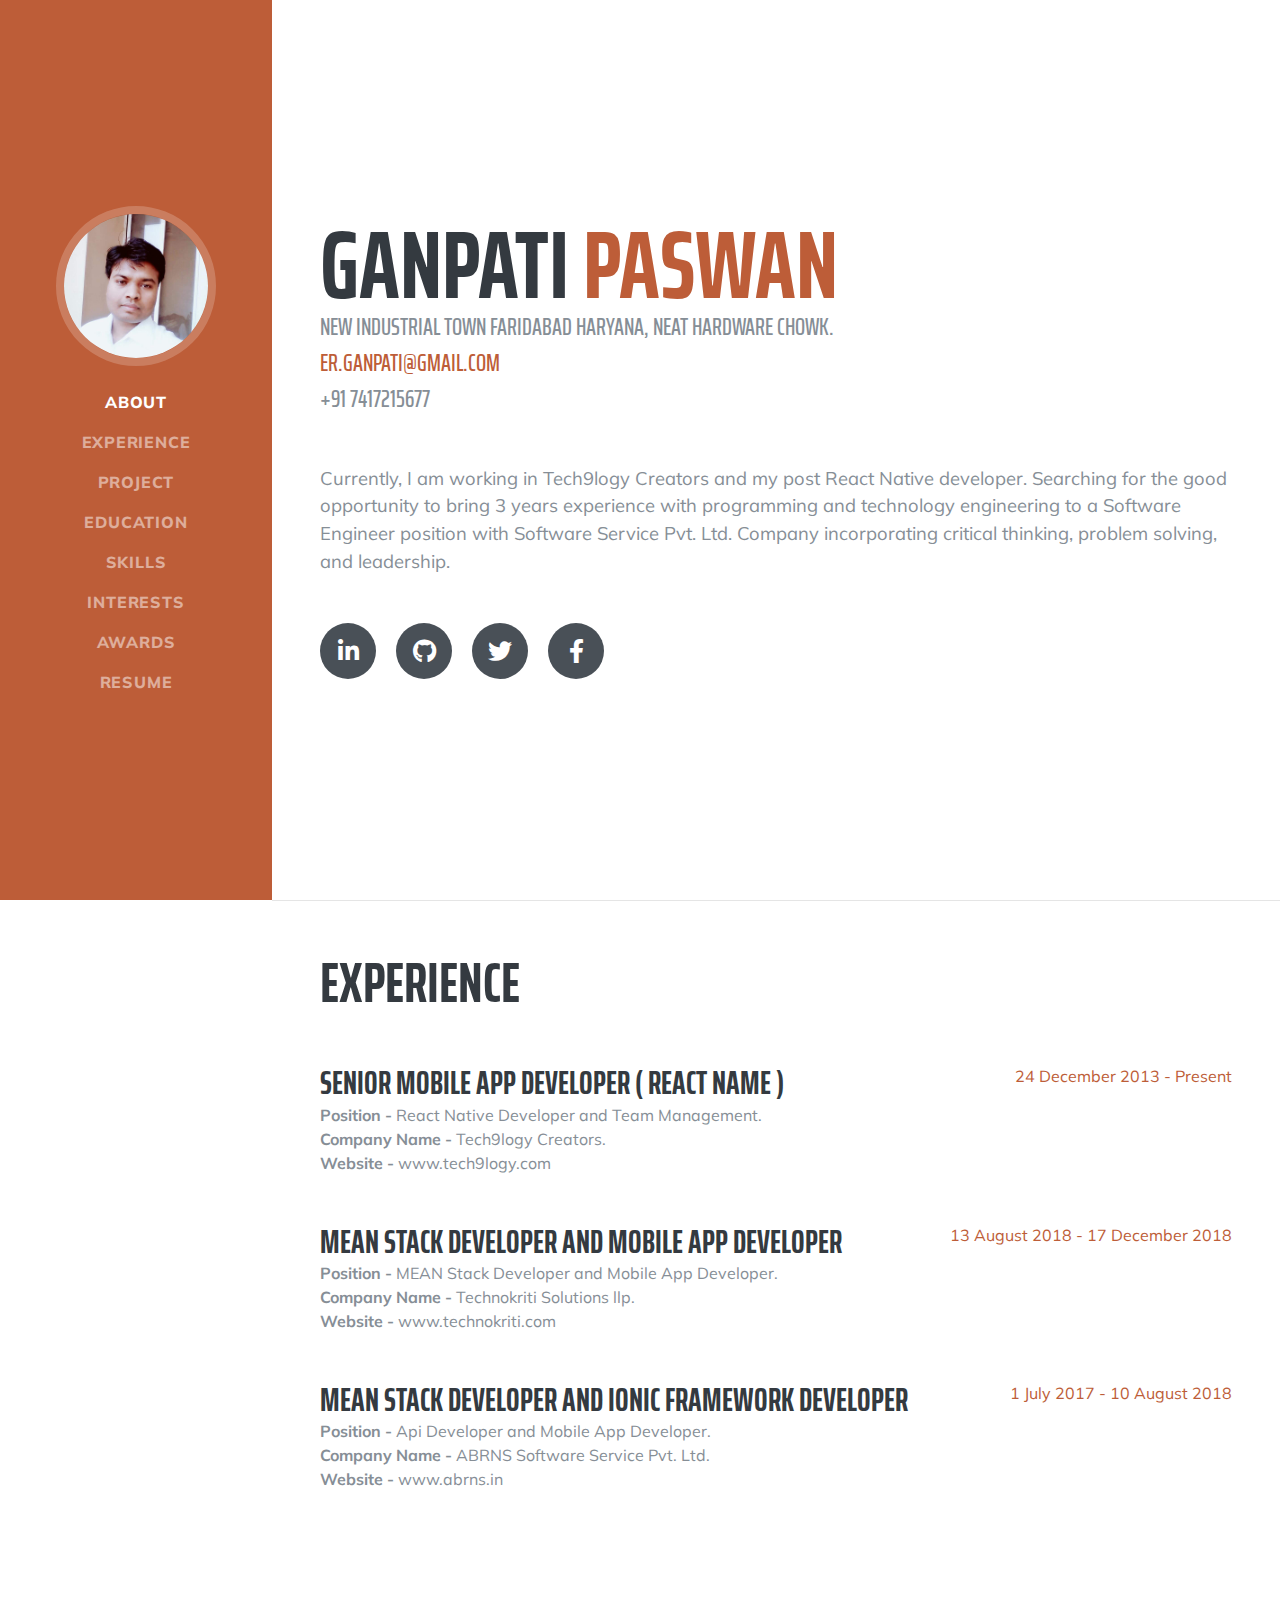
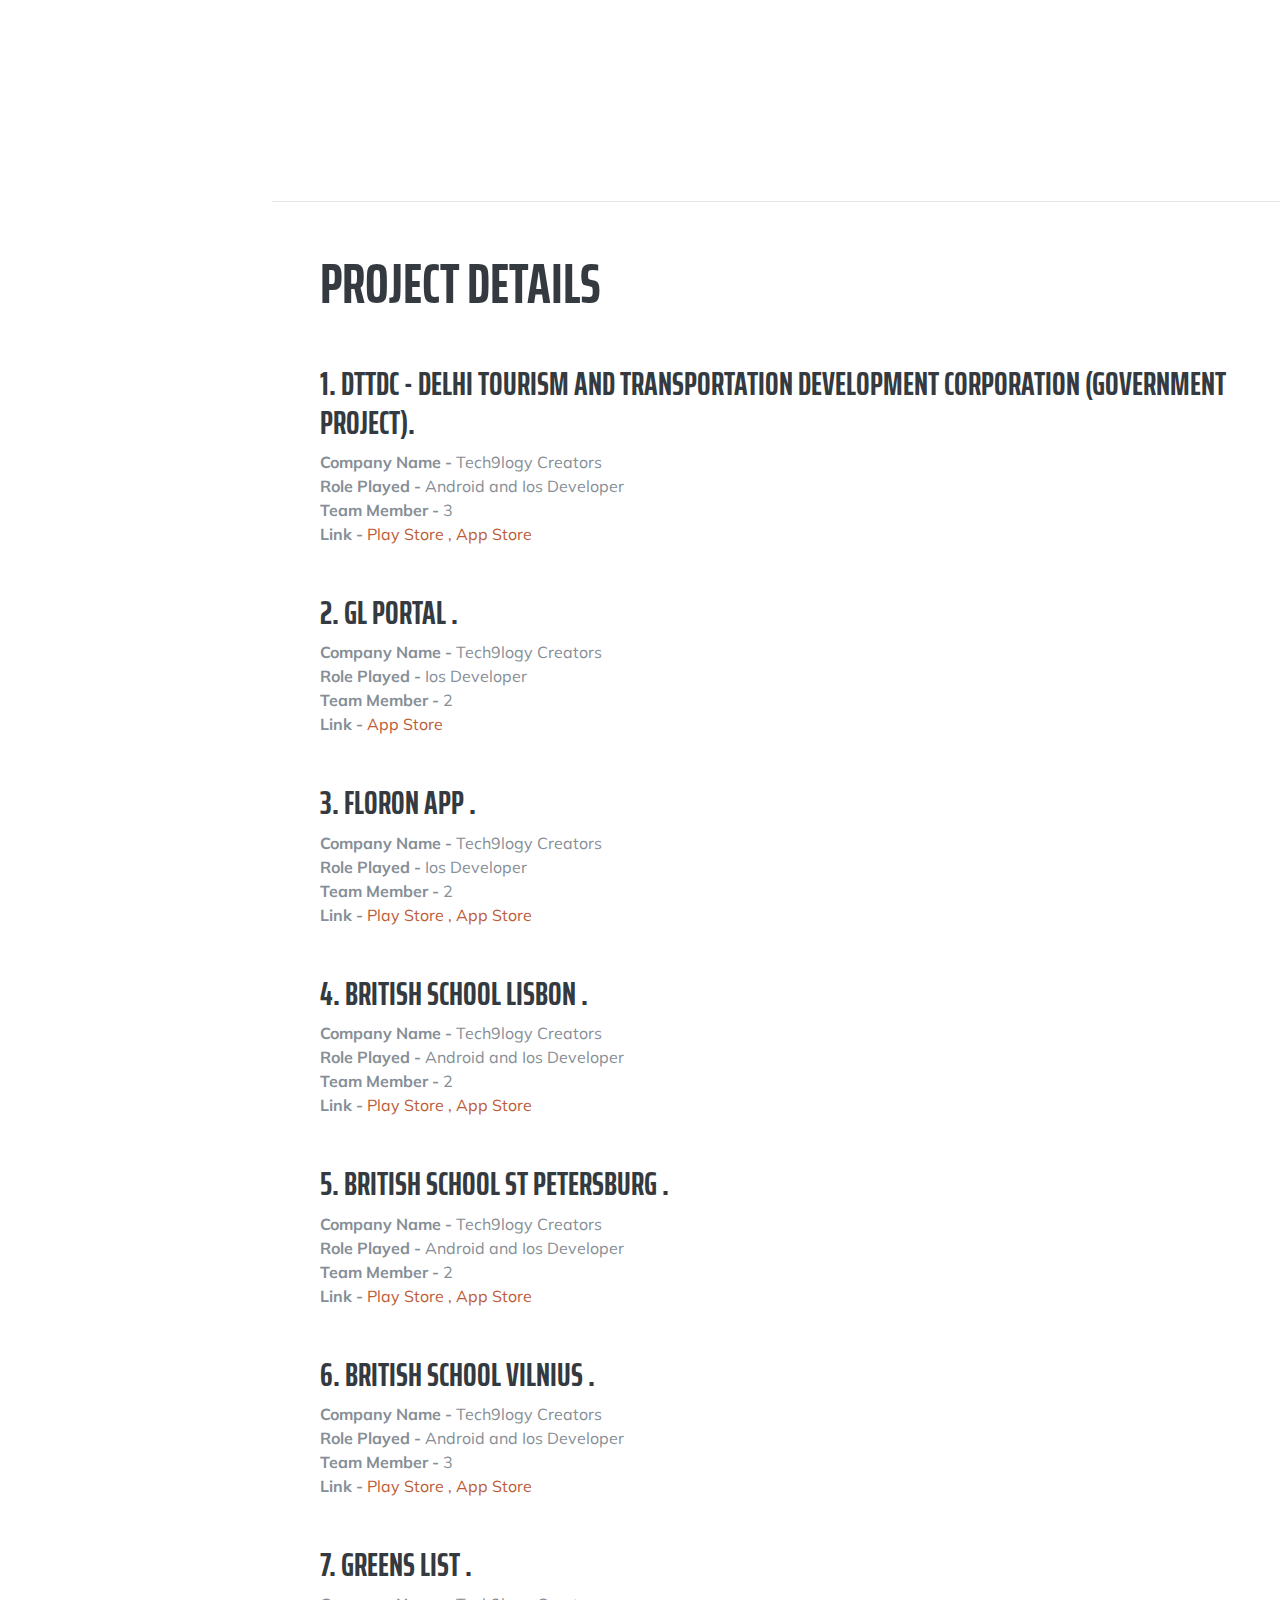
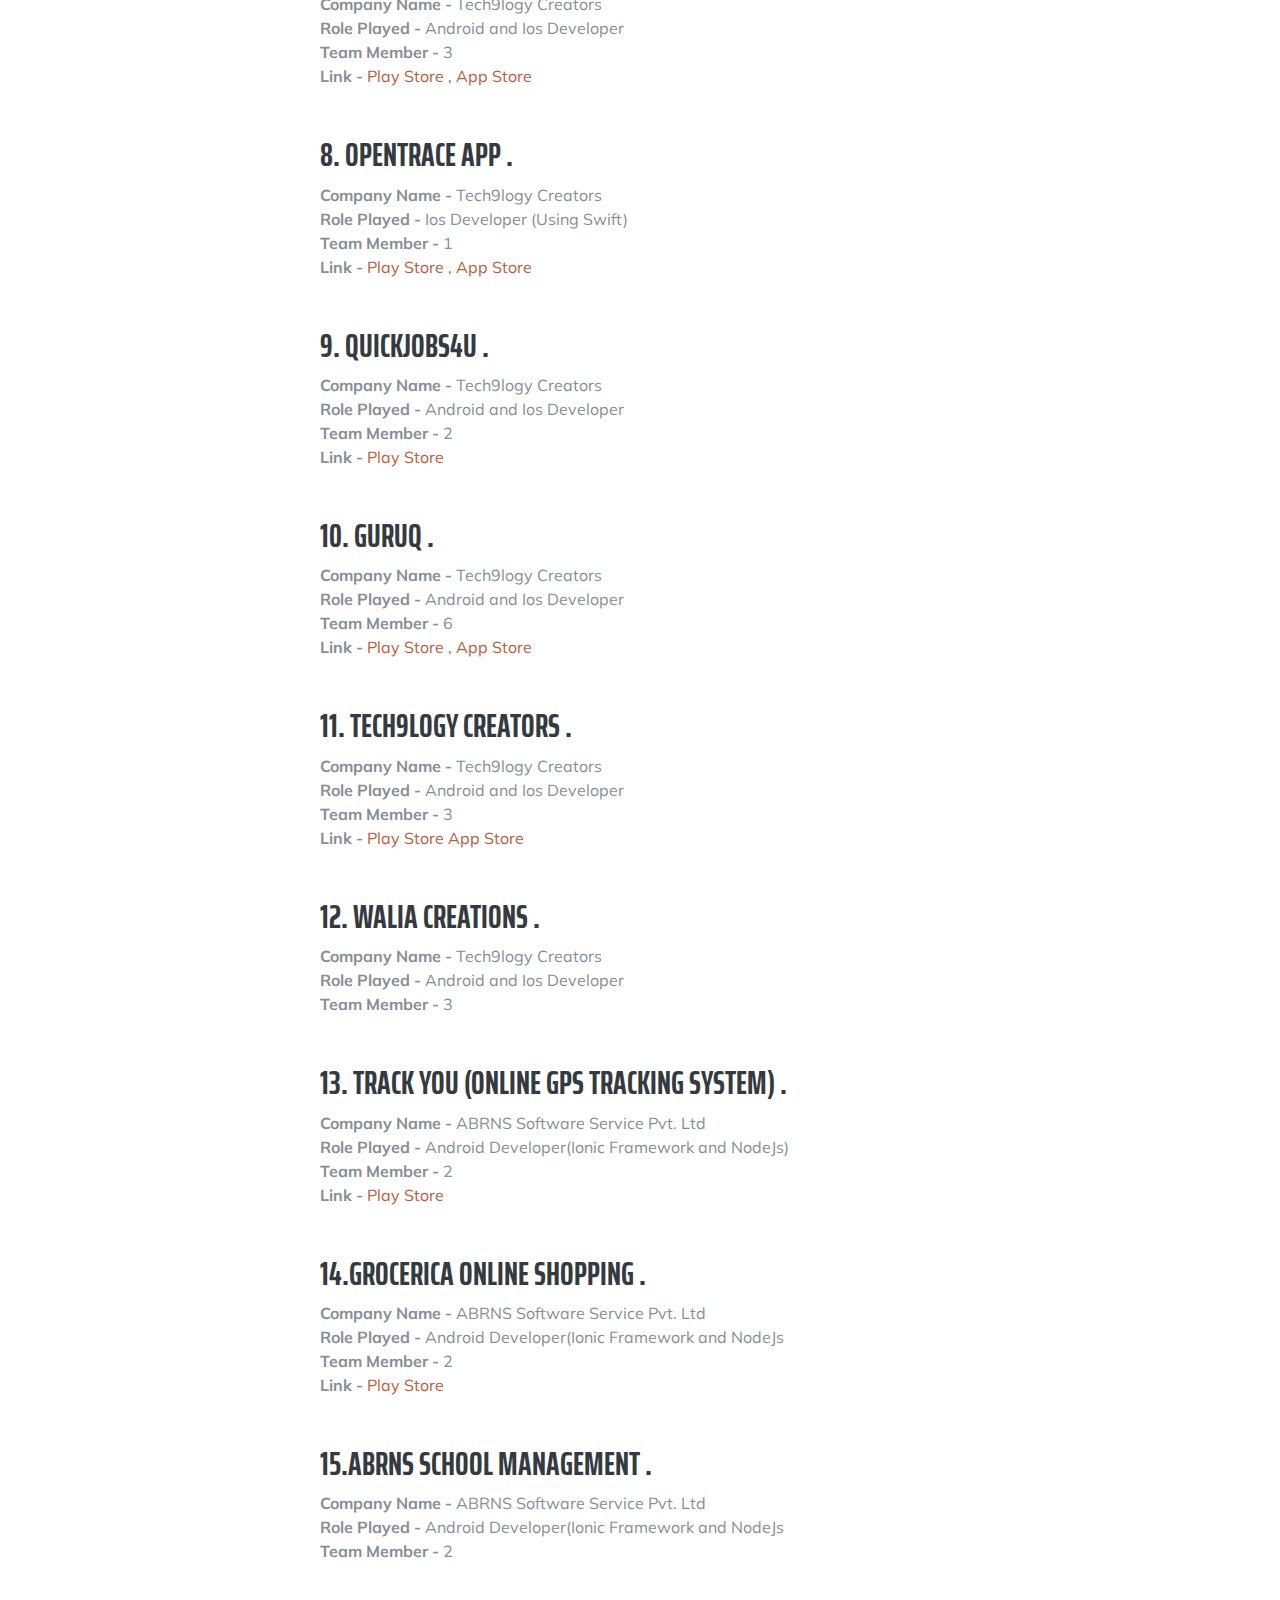
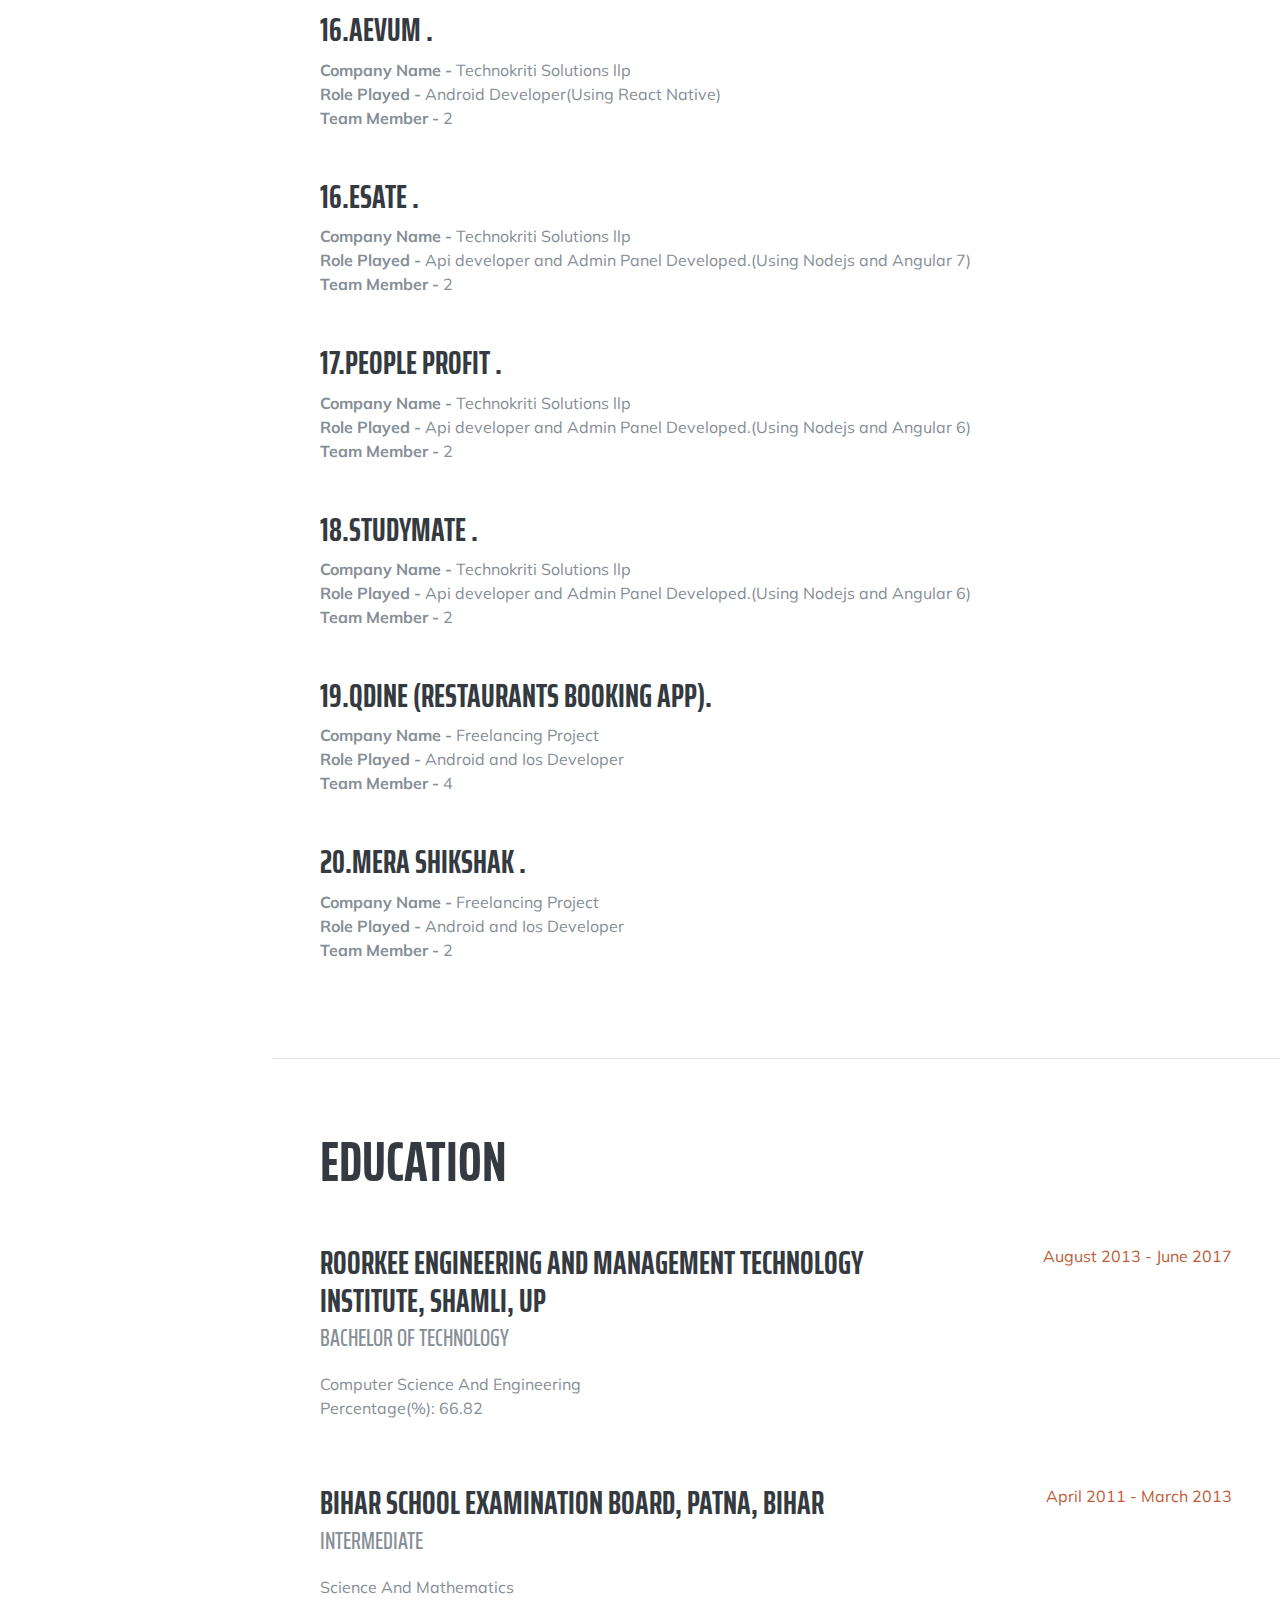
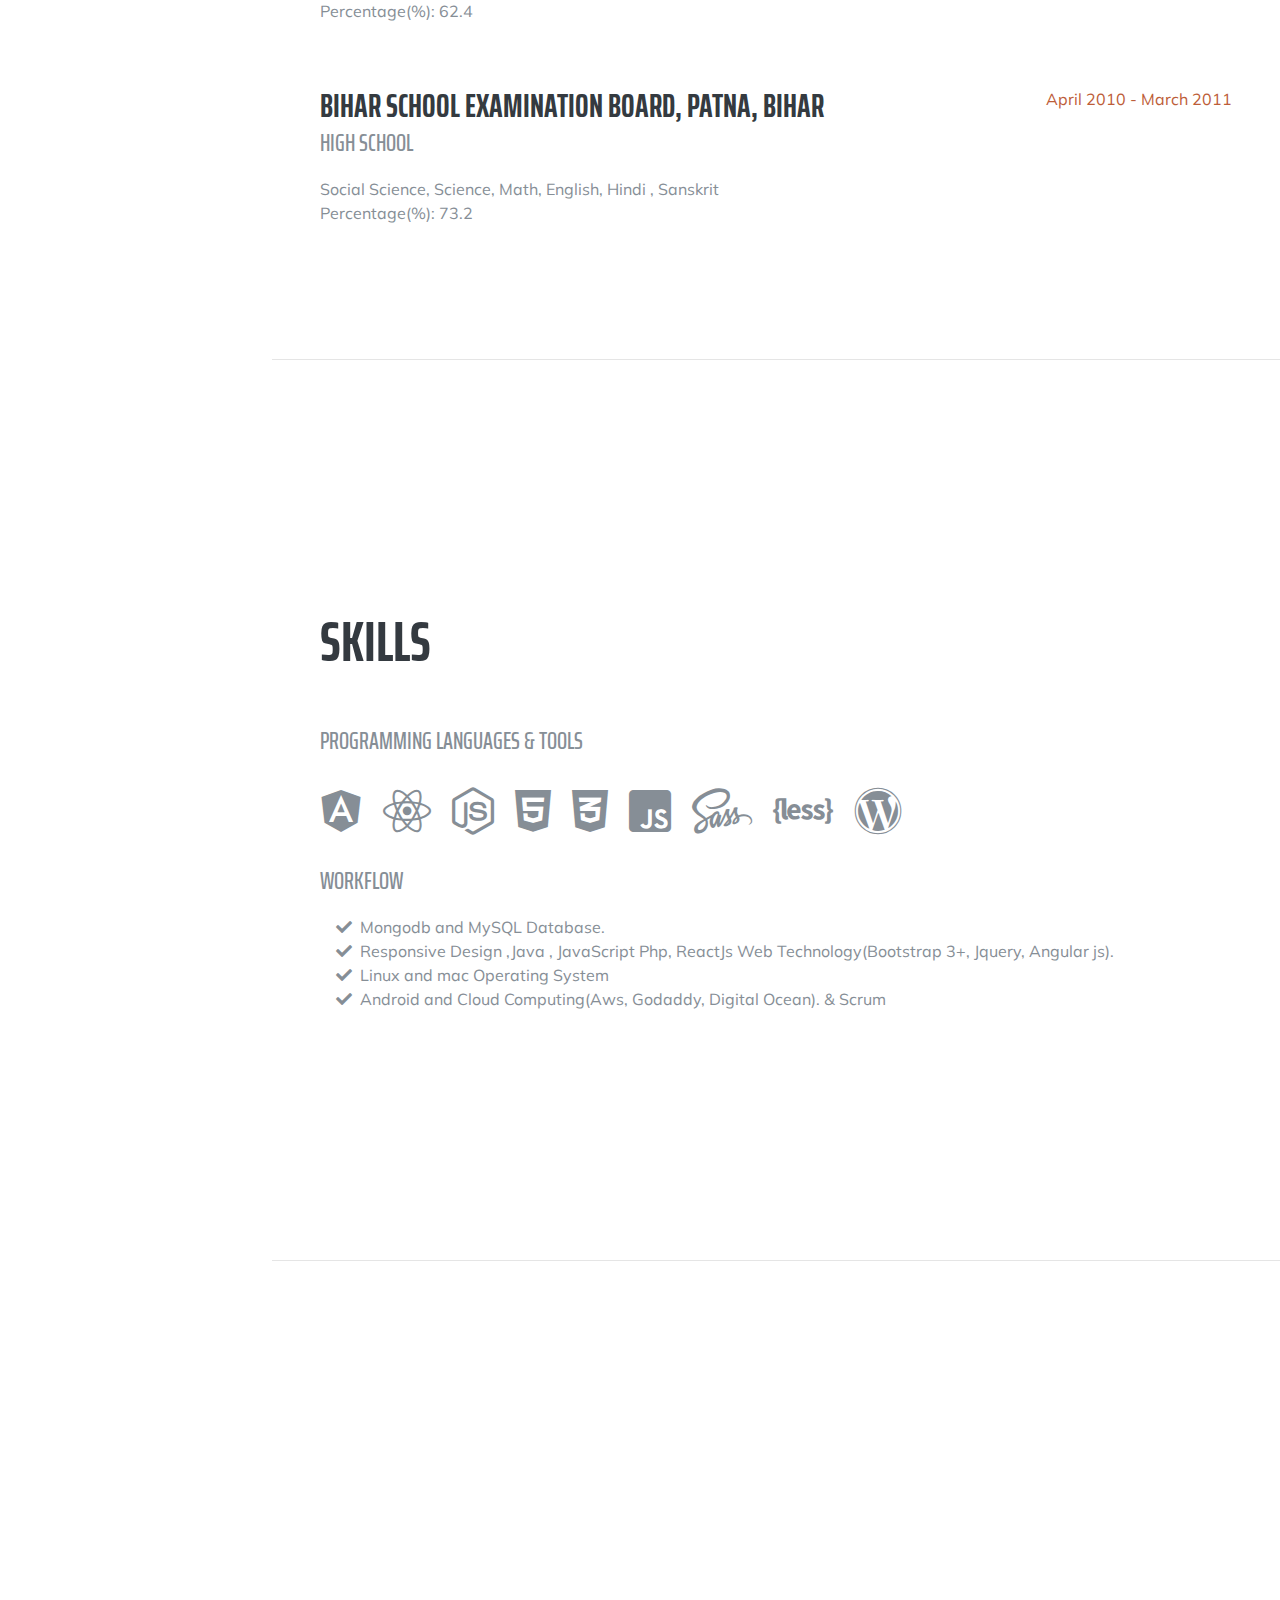
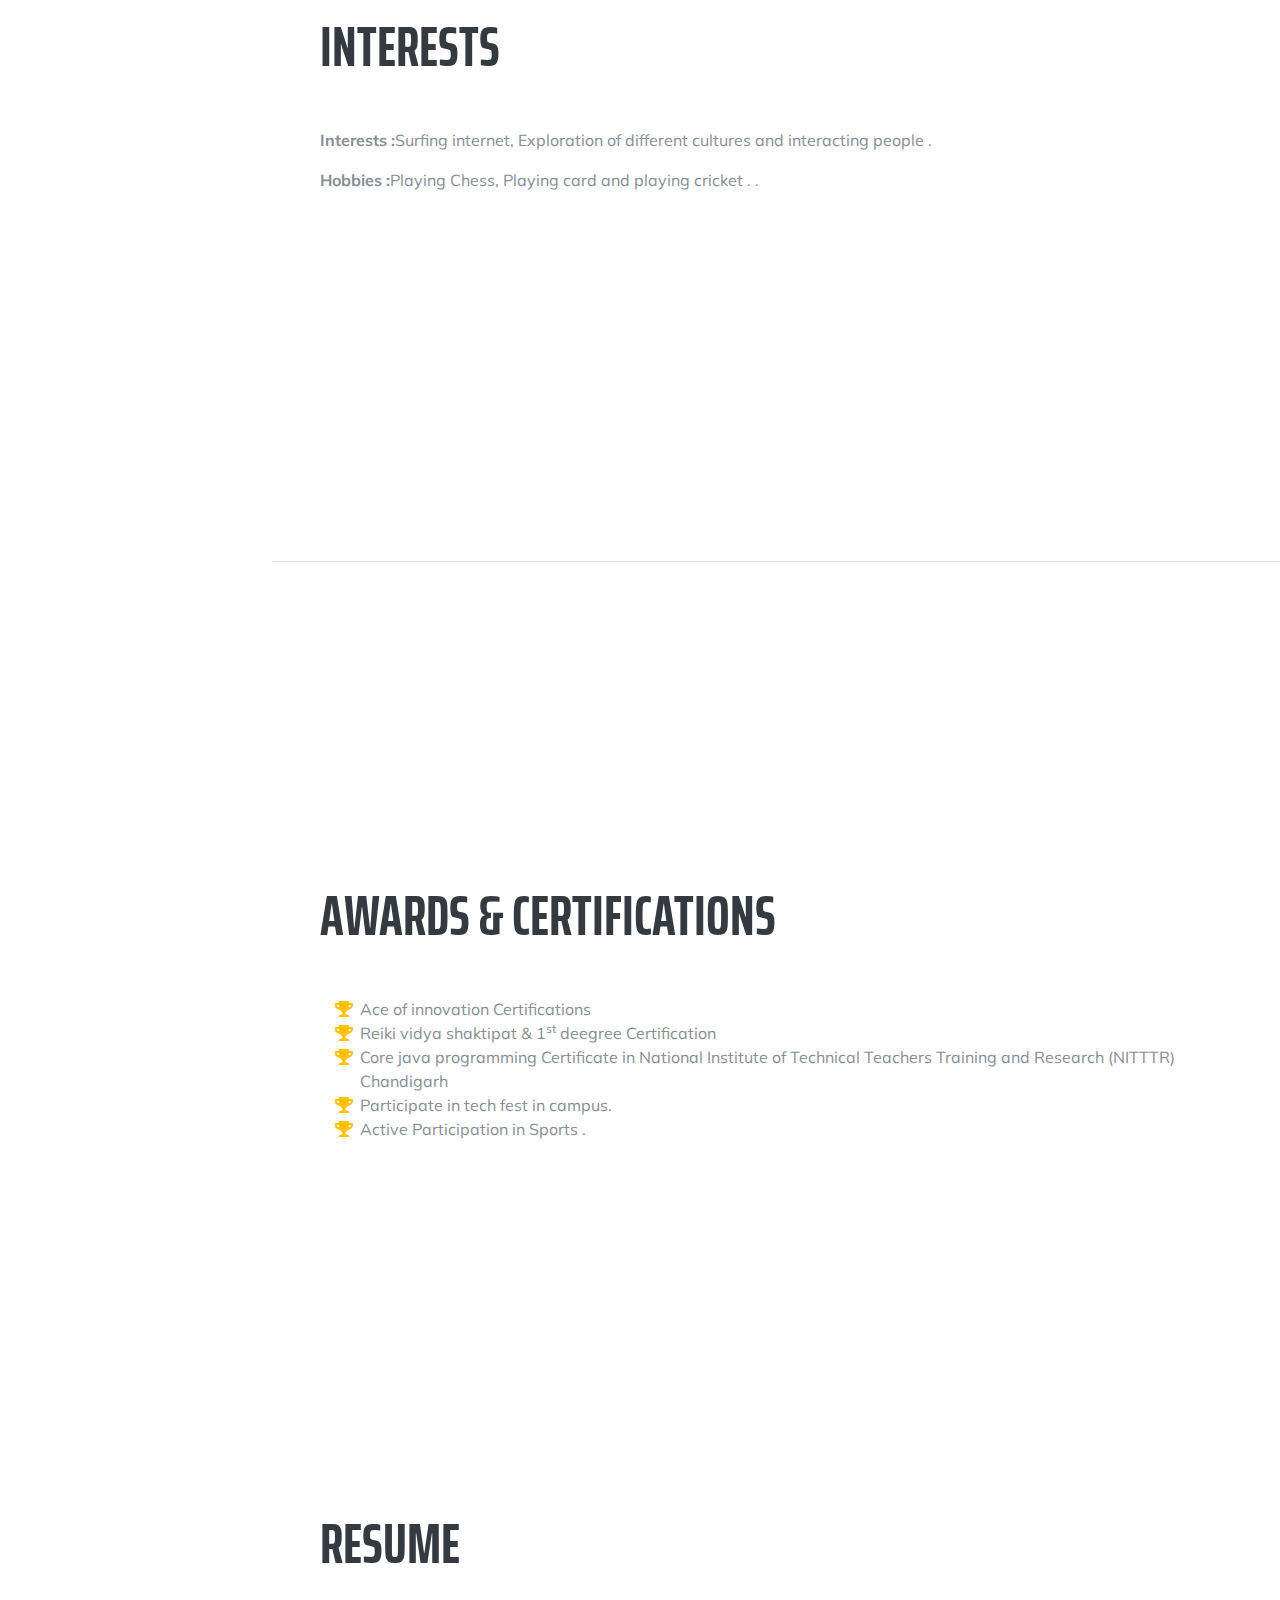
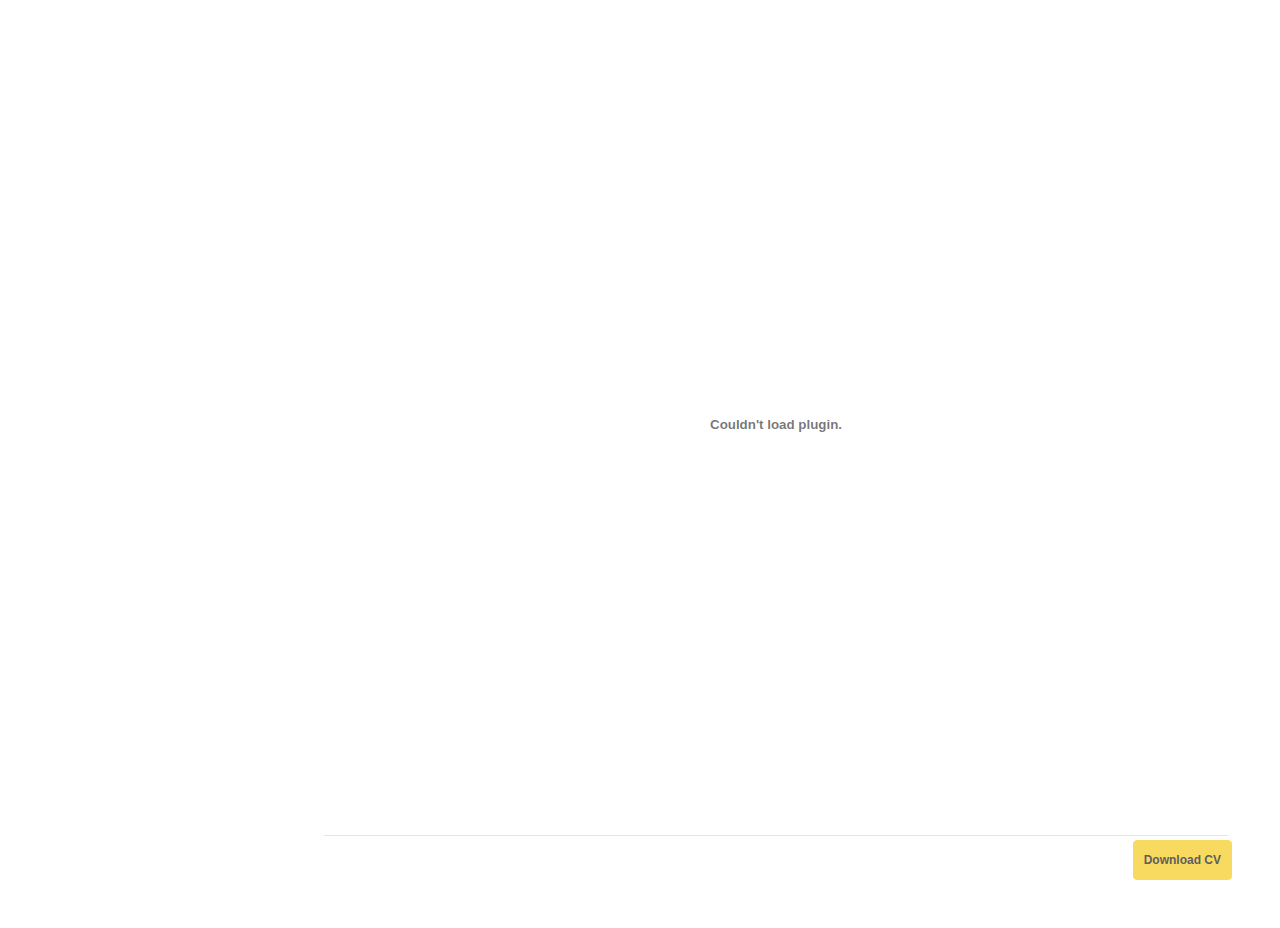
==== index.html @ aed1ca32 "second commit" ====
<!DOCTYPE html>
<html lang="en">

<head>

  <meta charset="utf-8">
  <meta name="viewport" content="width=device-width, initial-scale=1, shrink-to-fit=no">
  <meta name="description" content="">
  <meta name="author" content="">

  <title>Ganpati Paswan Resume  </title>

  <!-- Bootstrap core CSS -->
  <link href="vendor/bootstrap/css/bootstrap.min.css" rel="stylesheet">

  <!-- Custom fonts for this template -->
  <link href="https://fonts.googleapis.com/css?family=Saira+Extra+Condensed:500,700" rel="stylesheet">
  <link href="https://fonts.googleapis.com/css?family=Muli:400,400i,800,800i" rel="stylesheet">
  <link href="vendor/fontawesome-free/css/all.min.css" rel="stylesheet">
  <script src="/js/pdfobject.js"></script>
  <script>PDFObject.embed("/pdf/sample-3pp.pdf", "#example1");</script>
  
 
  <style>
  .pdfobject-container { height: 500px;}
  .pdfobject { border: 1px solid #666; }
  </style>
  <!-- Custom styles for this template -->
  <link href="css/resume.min.css" rel="stylesheet">

</head>

<body id="page-top">

  <nav class="navbar navbar-expand-lg navbar-dark bg-primary fixed-top" id="sideNav">
    <a class="navbar-brand js-scroll-trigger" href="#page-top">
      <span class="d-block d-lg-none">Clarence Taylor</span>
      <span class="d-none d-lg-block">
        <img class="img-fluid img-profile rounded-circle mx-auto mb-2" src="img/profile.jpg" alt="">
      </span>
    </a>
    <button class="navbar-toggler" type="button" data-toggle="collapse" data-target="#navbarSupportedContent" aria-controls="navbarSupportedContent" aria-expanded="false" aria-label="Toggle navigation">
      <span class="navbar-toggler-icon"></span>
    </button>
    <div class="collapse navbar-collapse" id="navbarSupportedContent">
      <ul class="navbar-nav">
        <li class="nav-item">
          <a class="nav-link js-scroll-trigger" href="#about">About</a>
        </li>
        <li class="nav-item">
          <a class="nav-link js-scroll-trigger" href="#experience">Experience</a>
        </li>
        <li class="nav-item">
          <a class="nav-link js-scroll-trigger" href="#Project">Project</a>
        </li>
        <li class="nav-item">
          <a class="nav-link js-scroll-trigger" href="#education">Education</a>
        </li>
        <li class="nav-item">
          <a class="nav-link js-scroll-trigger" href="#skills">Skills</a>
        </li>
        <li class="nav-item">
          <a class="nav-link js-scroll-trigger" href="#interests">Interests</a>
        </li>
        <li class="nav-item">
          <a class="nav-link js-scroll-trigger" href="#awards">Awards</a>
        </li>
        <li class="nav-item">
          <a class="nav-link js-scroll-trigger" href="#resume">Resume</a>
        </li>
      </ul>
    </div>
  </nav>

  <div class="container-fluid p-0">

    <section class="resume-section p-3 p-lg-5 d-flex align-items-center" id="about">
      <div class="w-100">
        <h1 class="mb-0">Ganpati
          <span class="text-primary">Paswan</span>
        </h1>
        <div class="subheading mb-5">New Industrial Town Faridabad Haryana, Neat Hardware Chowk. <br>
          <a href="mailto:name@email.com">ER.GANPATI@GMAIL.COM</a> <br>
          <a>+91 7417215677</a>

 
        </div>
        <p class="lead mb-5">Currently, I am working in Tech9logy Creators and my post React Native developer. Searching for the good opportunity to bring 3 years experience with programming and  technology engineering
          to a Software Engineer position with Software Service Pvt. Ltd. Company 
          incorporating critical thinking, problem solving, and leadership.
          </p>
        <div class="social-icons">
          <a href="https://www.linkedin.com/in/ganpati-paswan-7a7134178/" target="_blank">
            <i class="fab fa-linkedin-in"></i>
          </a>
          <a href="https://github.com/ganpatipaswan" target="_blank">
            <i class="fab fa-github"></i>
          </a> 
          <a href="https://twitter.com/GanpatiPaswan" target="_blank">
            <i class="fab fa-twitter"></i>
          </a>
          <a href="https://www.facebook.com/profile.php?id=100009484627374" target="_blank">
            <i class="fab fa-facebook-f"></i>
          </a>
        </div>
      </div>
    </section>

    <hr class="m-0">

    <section class="resume-section p-3 p-lg-5 d-flex justify-content-center" id="experience">
      <div class="w-100">
        <h2 class="mb-5">Experience</h2>

        <div class="resume-item d-flex flex-column flex-md-row justify-content-between mb-5">
          <div class="resume-content">
            <h3 class="mb-0">Senior Mobile App Developer ( React Name )</h3>
            <div><b>Position -</b> React Native Developer and Team Management.</div>
            <div><b>Company Name -</b> Tech9logy Creators.</div>
             <div><b>Website  -</b> www.tech9logy.com</div>
          </div>
          <div class="resume-date text-md-right">
            <span class="text-primary">24 December 2013 - Present</span>
          </div>
        </div>

        <div class="resume-item d-flex flex-column flex-md-row justify-content-between mb-5">
          <div class="resume-content">
            <h3 class="mb-0">MEAN Stack Developer and Mobile App Developer </h3>
            <div><b>Position -</b> MEAN Stack Developer and Mobile App Developer.</div>
            <div><b>Company Name -</b> Technokriti Solutions llp.</div>
             <div><b>Website  -</b> www.technokriti.com</div>
          </div>
          <div class="resume-date text-md-right">
            <span class="text-primary">13 August 2018 - 17 December 2018</span>
          </div>
        </div>

        <div class="resume-item d-flex flex-column flex-md-row justify-content-between mb-5">
          <div class="resume-content">
            <h3 class="mb-0">MEAN Stack Developer and Ionic Framework Developer </h3>
            <div><b>Position -</b> Api Developer and Mobile App Developer.</div>
            <div><b>Company Name -</b> ABRNS Software Service Pvt. Ltd.</div>
             <div><b>Website  -</b> www.abrns.in</div>   
          </div>
          <div class="resume-date text-md-right">
            <span class="text-primary">1 July 2017 - 10 August 2018</span>
          </div>
        </div>

  

      </div>

    </section>

    <hr class="m-0">
    <section class="resume-section p-3 p-lg-5 d-flex align-items-center" id="Project">
     
      <div class="w-100">
        <h2 class="mb-5">Project Details</h2>

        <div class="resume-item d-flex flex-column flex-md-row justify-content-between mb-5">
          <div class="resume-content">
            <h3 class="sb-0">1. DTTDC - Delhi Tourism and Transportation Development Corporation (Government  project).</h3>
             <div><b>Company Name -</b> Tech9logy Creators</div>
             <div><b>Role Played  -</b> Android and Ios Developer</div>
             <div><b>Team Member  -</b> 3</div>
             <div>
               <b>Link         -</b> 
               <a href="" target="_blank">Play Store , </a>
               <a href="" target="_blank">App Store</a>
               
             </div>
               
            </div>
          
        </div>
        <div class="resume-item d-flex flex-column flex-md-row justify-content-between mb-5">
          <div class="resume-content">
            <h3 class="sb-0">2. GL Portal .</h3>
             <div><b>Company Name -</b> Tech9logy Creators</div>
             <div><b>Role Played  -</b> Ios Developer</div>
             <div><b>Team Member  -</b> 2</div>
             <div>
               <b>Link         -</b> 
                <a href="https://apps.apple.com/nz/app/gl-portal/id1459344655" target="_blank">App Store</a>
               
             </div>
               
            </div>
          
        </div>
        <div class="resume-item d-flex flex-column flex-md-row justify-content-between mb-5">
          <div class="resume-content">
            <h3 class="sb-0">3. Floron App .</h3>
             <div><b>Company Name -</b> Tech9logy Creators</div>
             <div><b>Role Played  -</b> Ios Developer</div>
             <div><b>Team Member  -</b> 2</div>
             <div>
               <b>Link         -</b> 
               <a href="https://play.google.com/store/apps/details?id=com.srf.floron&hl=en_IN" target="_blank">Play Store , </a>
               <a href="https://apps.apple.com/in/app/floron-app/id1459085979" target="_blank">App Store</a>
             </div>
               
            </div>
          
        </div>
        <div class="resume-item d-flex flex-column flex-md-row justify-content-between mb-5">
          <div class="resume-content">
            <h3 class="sb-0">4. British School Lisbon .</h3>
             <div><b>Company Name -</b> Tech9logy Creators</div>
             <div><b>Role Played  -</b> Android and Ios Developer</div>
             <div><b>Team Member  -</b> 2</div>
             <div>
               <b>Link         -</b> 
               <a href="https://play.google.com/store/apps/details?id=com.edugo.app.bsl&hl=en" target="_blank">Play Store , </a>
               <a href="https://apps.apple.com/us/app/british-school-lisbon/id1476367106?ls=1" target="_blank">App Store</a>
             </div>
               
            </div>
          
        </div>
        <div class="resume-item d-flex flex-column flex-md-row justify-content-between mb-5">
          <div class="resume-content">
            <h3 class="sb-0">5. British School St Petersburg .</h3>
             <div><b>Company Name -</b> Tech9logy Creators</div>
             <div><b>Role Played  -</b> Android and Ios Developer</div>
             <div><b>Team Member  -</b> 2</div>
             <div>
               <b>Link         -</b> 
               <a href="https://play.google.com/store/apps/details?id=com.edugo&hl=en" target="_blank">Play Store , </a>
               <a href="https://apps.apple.com/us/app/british-school-st-petersburg/id1475914860?ls=1" target="_blank">App Store</a>
             </div>
               
            </div>
          
        </div>
        <div class="resume-item d-flex flex-column flex-md-row justify-content-between mb-5">
          <div class="resume-content">
            <h3 class="sb-0">6. British School Vilnius .</h3>
             <div><b>Company Name -</b> Tech9logy Creators</div>
             <div><b>Role Played  -</b> Android and Ios Developer</div>
             <div><b>Team Member  -</b> 3</div>
             <div>
               <b>Link         -</b> 
               <a href="https://play.google.com/store/apps/details?id=com.edugo.app.bsv&hl=en" target="_blank">Play Store , </a>
               <a href="https://apps.apple.com/us/app/british-school-vilnius/id1476368569?ls=1" target="_blank">App Store</a>
             </div>
               
            </div>
          
        </div>
        <div class="resume-item d-flex flex-column flex-md-row justify-content-between mb-5">
          <div class="resume-content">
            <h3 class="sb-0">7. Greens List .</h3>
             <div><b>Company Name -</b> Tech9logy Creators</div>
             <div><b>Role Played  -</b> Android and Ios Developer</div>
             <div><b>Team Member  -</b> 3</div>
             <div>
               <b>Link         -</b> 
               <a href="https://apps.apple.com/us/app/greens-list/id1275836557" target="_blank">Play Store , </a>
               <a href="https://play.google.com/store/apps/details?id=com.greenslist&hl=en_IN" target="_blank">App Store</a>
             </div>
               
            </div>
          
        </div>
        <div class="resume-item d-flex flex-column flex-md-row justify-content-between mb-5">
          <div class="resume-content">
            <h3 class="sb-0">8. Opentrace App .</h3>
             <div><b>Company Name -</b> Tech9logy Creators</div>
             <div><b>Role Played  -</b> Ios Developer (Using Swift)</div>
             <div><b>Team Member  -</b> 1</div>
             <div>
               <b>Link         -</b> 
               <a href="https://apps.apple.com/us/app/greens-list/id1275836557" target="_blank">Play Store , </a>
               <a href="https://play.google.com/store/apps/details?id=com.greenslist&hl=en_IN" target="_blank">App Store</a>
             </div>
               
            </div>
          
        </div>
        <div class="resume-item d-flex flex-column flex-md-row justify-content-between mb-5">
          <div class="resume-content">
            <h3 class="sb-0">9. QuickJobs4u .</h3>
             <div><b>Company Name -</b> Tech9logy Creators</div>
             <div><b>Role Played  -</b> Android and Ios Developer</div>
             <div><b>Team Member  -</b> 2</div>
             <div>
               <b>Link         -</b> 
               <a href="https://play.google.com/store/apps/details?id=com.quickjobs4u&hl=en_IN" target="_blank">Play Store  </a>
              </div>
               
            </div>
          
        </div>
        <div class="resume-item d-flex flex-column flex-md-row justify-content-between mb-5">
          <div class="resume-content">
            <h3 class="sb-0">10. GuruQ .</h3>
             <div><b>Company Name -</b> Tech9logy Creators</div>
             <div><b>Role Played  -</b> Android and Ios Developer</div>
             <div><b>Team Member  -</b> 6</div>
             <div>
               <b>Link         -</b> 
               <a href="https://play.google.com/store/apps/details?id=com.guruq&hl=en" target="_blank">Play Store , </a>
               <a href="https://apps.apple.com/us/app/guruq/id1497650705" target="_blank">App Store  </a>

              </div>
               
            </div>
          
        </div>
        <div class="resume-item d-flex flex-column flex-md-row justify-content-between mb-5">
          <div class="resume-content">
            <h3 class="sb-0">11. Tech9logy Creators .</h3>
             <div><b>Company Name -</b> Tech9logy Creators</div>
             <div><b>Role Played  -</b> Android and Ios Developer</div>
             <div><b>Team Member  -</b> 3</div>
             <div>
               <b>Link         -</b> 
               <a href="https://play.google.com/store/apps/details?id=com.tech9logy.tech9logycreatorsindia&hl=en" target="_blank">Play Store  </a>
               <a href="https://apps.apple.com/us/app/tech9logy-creators/id1191424543?ls=1" target="_blank">App Store  </a>

              </div>
               
            </div>
          
        </div>
        <div class="resume-item d-flex flex-column flex-md-row justify-content-between mb-5">
          <div class="resume-content">
            <h3 class="sb-0">12. Walia Creations .</h3>
             <div><b>Company Name -</b> Tech9logy Creators</div>
             <div><b>Role Played  -</b> Android and Ios Developer</div>
             <div><b>Team Member  -</b> 3</div>
             </div>
          
        </div>

        <div class="resume-item d-flex flex-column flex-md-row justify-content-between mb-5">
          <div class="resume-content">
            <h3 class="sb-0">13. Track You (Online Gps Tracking System) .</h3>
             <div><b>Company Name -</b> ABRNS Software Service Pvt. Ltd</div>
             <div><b>Role Played  -</b> Android Developer(Ionic Framework and NodeJs)</div>
             <div><b>Team Member  -</b> 2</div>
             <div>
               <b>Link         -</b> 
               <a href="http://play.google.com/store/apps/details?id=org.digitaltrackingsystem.brns" target="_blank">Play Store  </a>
               </div>
               
            </div>
          
        </div>
        <div class="resume-item d-flex flex-column flex-md-row justify-content-between mb-5">
          <div class="resume-content">
            <h3 class="sb-0">14.Grocerica Online Shopping .</h3>
             <div><b>Company Name -</b> ABRNS Software Service Pvt. Ltd</div>
             <div><b>Role Played  -</b> Android Developer(Ionic Framework and NodeJs</div>
             <div><b>Team Member  -</b> 2</div>
             <div>
               <b>Link         -</b> 
               <a href="https://play.google.com/store/apps/details?id=io.abrns.starter" target="_blank">Play Store  </a>
               </div>
               
            </div>
          
        </div>

        <div class="resume-item d-flex flex-column flex-md-row justify-content-between mb-5">
          <div class="resume-content">
            <h3 class="sb-0">15.ABRNS School management .</h3>
             <div><b>Company Name -</b> ABRNS Software Service Pvt. Ltd</div>
             <div><b>Role Played  -</b> Android Developer(Ionic Framework and NodeJs</div>
             <div><b>Team Member  -</b> 2</div>
             
               
            </div>
          
        </div>
        <div class="resume-item d-flex flex-column flex-md-row justify-content-between mb-5">
          <div class="resume-content">
            <h3 class="sb-0">16.Aevum .</h3>
             <div><b>Company Name -</b> Technokriti Solutions llp</div>
             <div><b>Role Played  -</b> Android Developer(Using React Native)</div>
             <div><b>Team Member  -</b> 2</div>
            </div>
          
        </div>

        <div class="resume-item d-flex flex-column flex-md-row justify-content-between mb-5">
          <div class="resume-content">
            <h3 class="sb-0">16.ESate .</h3>
             <div><b>Company Name -</b> Technokriti Solutions llp</div>
             <div><b>Role Played  -</b> Api developer and Admin Panel Developed.(Using Nodejs and Angular 7)</div>
             <div><b>Team Member  -</b> 2</div>
            </div>
          
        </div>
        <div class="resume-item d-flex flex-column flex-md-row justify-content-between mb-5">
          <div class="resume-content">
            <h3 class="sb-0">17.People Profit .</h3>
             <div><b>Company Name -</b> Technokriti Solutions llp</div>
             <div><b>Role Played  -</b> Api developer and Admin Panel Developed.(Using Nodejs and Angular 6)</div>
             <div><b>Team Member  -</b> 2</div>
            </div>
          
        </div>
        <div class="resume-item d-flex flex-column flex-md-row justify-content-between mb-5">
          <div class="resume-content">
            <h3 class="sb-0">18.Studymate .</h3>
             <div><b>Company Name -</b> Technokriti Solutions llp</div>
             <div><b>Role Played  -</b> Api developer and Admin Panel Developed.(Using Nodejs and Angular 6)</div>
             <div><b>Team Member  -</b> 2</div>
            </div>
          
        </div>

        <div class="resume-item d-flex flex-column flex-md-row justify-content-between mb-5">
          <div class="resume-content">
            <h3 class="sb-0">19.QDINE (RESTAURANTS BOOKING APP).</h3>
             <div><b>Company Name -</b> Freelancing Project</div>
             <div><b>Role Played  -</b> Android and Ios Developer</div>
             <div><b>Team Member  -</b> 4</div>
            </div>
          
        </div>
        <div class="resume-item d-flex flex-column flex-md-row justify-content-between mb-5">
          <div class="resume-content">
            <h3 class="sb-0">20.Mera Shikshak  .</h3>
             <div><b>Company Name -</b> Freelancing Project</div>
             <div><b>Role Played  -</b> Android and Ios Developer</div>
             <div><b>Team Member  -</b> 2</div>
            </div>
          
        </div>

         
 

      </div>
    </section>

    <hr class="m-0">
    <section class="resume-section p-3 p-lg-5 d-flex align-items-center" id="education">
      <div class="w-100">
        <h2 class="mb-5">Education</h2>

        <div class="resume-item d-flex flex-column flex-md-row justify-content-between mb-5">
          <div class="resume-content">
            <h3 class="mb-0"> Roorkee Engineering and Management Technology Institute, Shamli, UP </h3>
            <div class="subheading mb-3">Bachelor of Technology</div>
            <div>Computer Science And Engineering</div>
            <p>Percentage(%):  66.82  </p>
          </div>
          <div class="resume-date text-md-right">
            <span class="text-primary">August 2013 - June 2017</span>
          </div>
        </div>

        <div class="resume-item d-flex flex-column flex-md-row justify-content-between mb-5">
          <div class="resume-content">
            <h3 class="mb-0"> Bihar School Examination Board, Patna, Bihar </h3>
            <div class="subheading mb-3">Intermediate</div>
            <div>Science And Mathematics</div>
            <p>Percentage(%):  62.4  </p>
          </div>
          <div class="resume-date text-md-right">
            <span class="text-primary">April 2011 - March 2013</span>
          </div>
        </div>

        <div class="resume-item d-flex flex-column flex-md-row justify-content-between mb-5">
          <div class="resume-content">
            <h3 class="mb-0"> Bihar School Examination Board, Patna, Bihar </h3>
            <div class="subheading mb-3">High School</div>
            <div>Social Science, Science, Math, English, Hindi , Sanskrit</div>
            <p>Percentage(%):  73.2  </p>
          </div>
          <div class="resume-date text-md-right">
            <span class="text-primary">April 2010 - March 2011</span>
          </div>
        </div>

      </div>
    </section>

    <hr class="m-0">

    <section class="resume-section p-3 p-lg-5 d-flex align-items-center" id="skills">
      <div class="w-100">
        <h2 class="mb-5">Skills</h2>

        <div class="subheading mb-3">Programming Languages &amp; Tools</div>
        <ul class="list-inline dev-icons">
          <li class="list-inline-item">
            <i class="fab fa-angular"></i>
          </li>
          <li class="list-inline-item">
            <i class="fab fa-react"></i>
          </li>
          <li class="list-inline-item">
            <i class="fab fa-node-js"></i>
          </li>
          <li class="list-inline-item">
            <i class="fab fa-html5"></i>
          </li>
          <li class="list-inline-item">
            <i class="fab fa-css3-alt"></i>
          </li>
          <li class="list-inline-item">
            <i class="fab fa-js-square"></i>
          </li>
          
         
         
          <li class="list-inline-item">
            <i class="fab fa-sass"></i>
          </li>
          <li class="list-inline-item">
            <i class="fab fa-less"></i>
          </li>
          <li class="list-inline-item">
            <i class="fab fa-wordpress"></i>
          </li>
          
        </ul>

        <div class="subheading mb-3">Workflow</div>
        <ul class="fa-ul mb-0">
          <li>
            <i class="fa-li fa fa-check"></i>
            Mongodb and MySQL Database.</li>
          <li>
            <i class="fa-li fa fa-check"></i>
            Responsive Design ,Java , JavaScript Php, ReactJs  Web Technology(Bootstrap 3+, Jquery, Angular js). </li>
          
          <li>
            <i class="fa-li fa fa-check"></i>
            Linux and mac Operating System</li>
          <li>
            <i class="fa-li fa fa-check"></i>
            Android and Cloud Computing(Aws, Godaddy, Digital Ocean). &amp; Scrum</li>
        </ul>
      </div>
    </section>

    <hr class="m-0">

    <section class="resume-section p-3 p-lg-5 d-flex align-items-center" id="interests">
      <div class="w-100">
        <h2 class="mb-5">Interests</h2>
        <p><b>Interests :</b>Surfing internet, Exploration of different cultures and interacting people .</p>
        <p><b>Hobbies :</b>Playing Chess, Playing card and playing cricket . .</p>
      </div>
    </section>

    <hr class="m-0">

    <section class="resume-section p-3 p-lg-5 d-flex align-items-center" id="awards">
      <div class="w-100">
        <h2 class="mb-5">Awards &amp; Certifications</h2>
        <ul class="fa-ul mb-0">
          <li>
            <i class="fa-li fa fa-trophy text-warning"></i>
            Ace of innovation Certifications </li>
          <li>
            <i class="fa-li fa fa-trophy text-warning"></i>
            Reiki vidya shaktipat & 1<sup>st</sup> deegree Certification</li>
          <li>
            <i class="fa-li fa fa-trophy text-warning"></i>
         Core java programming Certificate in National Institute of Technical Teachers Training and Research (NITTTR) Chandigarh </li>
          <li>
            <i class="fa-li fa fa-trophy text-warning"></i>
             Participate in tech fest in campus.</li>
          <li>
            <i class="fa-li fa fa-trophy text-warning"></i>
             Active Participation in Sports .</li>
        </ul>
      </div>
    </section>

    <section class="resume-section p-3 p-lg-5 d-flex flex-column" id="resume">
      <div class="my-auto">
        <h2 class="mb-5">Resume </h2>
      </div>

      <div>
        <object data="img/ganpati_resume.pdf" type="application/pdf" width="100%" height="800">
        </object>
      </div>
       <hr class="m-1">
      <div class="resume-date text-md-right">
        
          

            <a href="https://drive.google.com/open?id=11wnqaSCmHjELm5nSjrRbp_NDSB8TkW2FCznmfK04css" target="_blank" style="font-size:12px; 
      font-family: 'Quicksand', sans-serif; text-decoration: none;
       color: #5e5e5e; font-weight:700;  padding: 10px 10px; border-radius: 4px;
        border: 1px solid #f8da60; display: inline-block; background-color:#f8da60;" bgcolor="#f8da60">Download CV</a>

          
        
      </div>


    </section>

  </div>

  <!-- Bootstrap core JavaScript -->
  <script src="vendor/jquery/jquery.min.js"></script>
  <script src="vendor/bootstrap/js/bootstrap.bundle.min.js"></script>

  <!-- Plugin JavaScript -->
  <script src="vendor/jquery-easing/jquery.easing.min.js"></script>

  <!-- Custom scripts for this template -->
  <script src="js/resume.min.js"></script>

</body>

</html>
---- css/resume.min.css ----
/*!
 * Start Bootstrap - Resume v5.0.8 (https://startbootstrap.com/template-overviews/resume)
 * Copyright 2013-2019 Start Bootstrap
 * Licensed under MIT (https://github.com/BlackrockDigital/startbootstrap-resume/blob/master/LICENSE)
 */body{font-family:Muli,-apple-system,BlinkMacSystemFont,'Segoe UI',Roboto,'Helvetica Neue',Arial,sans-serif,'Apple Color Emoji','Segoe UI Emoji','Segoe UI Symbol','Noto Color Emoji';padding-top:54px;color:#868e96}@media (min-width:992px){body{padding-top:0;padding-left:17rem}}h1,h2,h3,h4,h5,h6{font-family:'Saira Extra Condensed',-apple-system,BlinkMacSystemFont,'Segoe UI',Roboto,'Helvetica Neue',Arial,sans-serif,'Apple Color Emoji','Segoe UI Emoji','Segoe UI Symbol','Noto Color Emoji';font-weight:700;text-transform:uppercase;color:#343a40}h1{font-size:6rem;line-height:5.5rem}h2{font-size:3.5rem}h3{font-size:2rem}p.lead{font-size:1.15rem;font-weight:400}.subheading{text-transform:uppercase;font-weight:500;font-family:'Saira Extra Condensed',-apple-system,BlinkMacSystemFont,'Segoe UI',Roboto,'Helvetica Neue',Arial,sans-serif,'Apple Color Emoji','Segoe UI Emoji','Segoe UI Symbol','Noto Color Emoji';font-size:1.5rem}.social-icons a{display:inline-block;height:3.5rem;width:3.5rem;background-color:#495057;color:#fff!important;border-radius:100%;text-align:center;font-size:1.5rem;line-height:3.5rem;margin-right:1rem}.social-icons a:last-child{margin-right:0}.social-icons a:hover{background-color:#bd5d38}.dev-icons{font-size:3rem}.dev-icons .list-inline-item i:hover{color:#bd5d38}#sideNav .navbar-nav .nav-item .nav-link{font-weight:800;letter-spacing:.05rem;text-transform:uppercase}#sideNav .navbar-toggler:focus{outline-color:#d48a6e}@media (min-width:992px){#sideNav{text-align:center;position:fixed;top:0;left:0;display:flex;flex-direction:column;width:17rem;height:100vh}#sideNav .navbar-brand{display:flex;margin:auto auto 0;padding:.5rem}#sideNav .navbar-brand .img-profile{max-width:10rem;max-height:10rem;border:.5rem solid rgba(255,255,255,.2)}#sideNav .navbar-collapse{display:flex;align-items:flex-start;flex-grow:0;width:100%;margin-bottom:auto}#sideNav .navbar-collapse .navbar-nav{flex-direction:column;width:100%}#sideNav .navbar-collapse .navbar-nav .nav-item{display:block}#sideNav .navbar-collapse .navbar-nav .nav-item .nav-link{display:block}}section.resume-section{padding-top:5rem!important;padding-bottom:5rem!important;max-width:75rem}section.resume-section .resume-item .resume-date{min-width:none}@media (min-width:768px){section.resume-section{min-height:100vh}section.resume-section .resume-item .resume-date{min-width:18rem}}@media (min-width:992px){section.resume-section{padding-top:3rem!important;padding-bottom:3rem!important}}.bg-primary{background-color:#bd5d38!important}.text-primary{color:#bd5d38!important}a{color:#bd5d38}a:active,a:focus,a:hover{color:#824027}
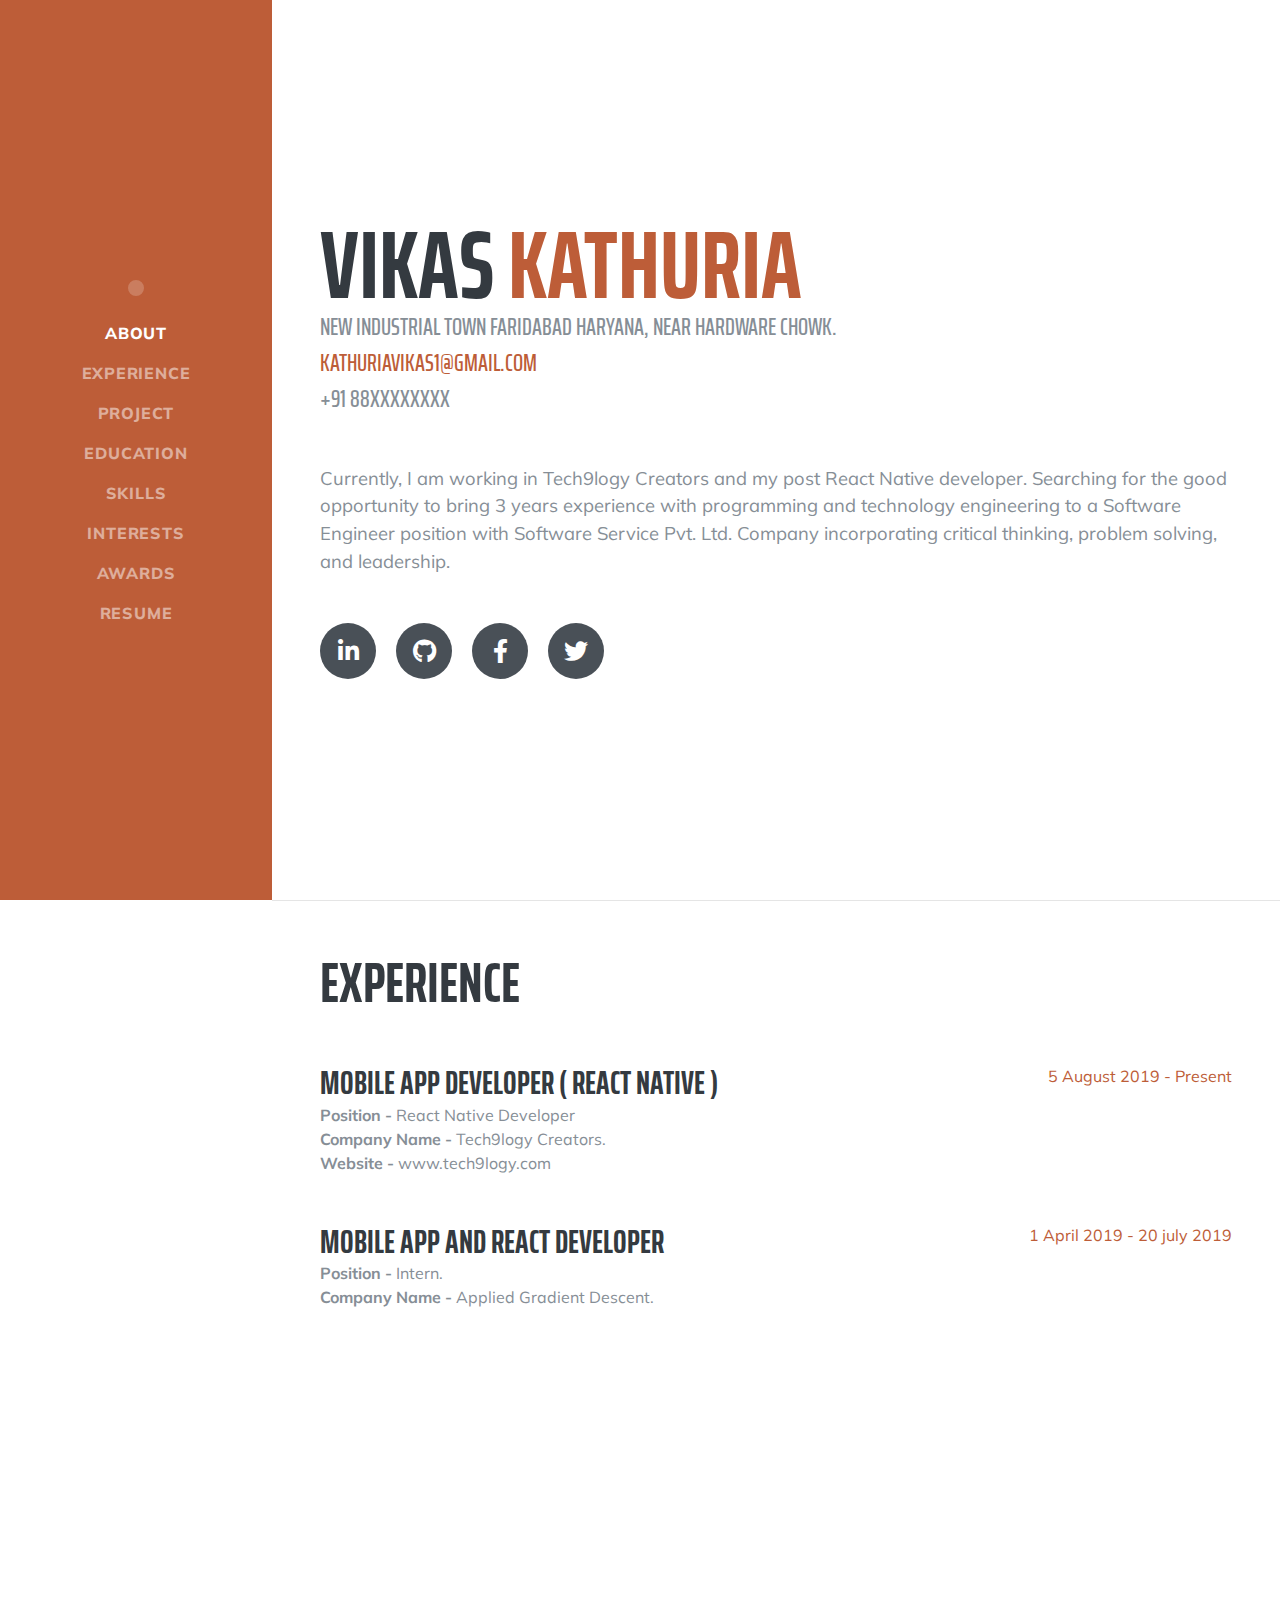
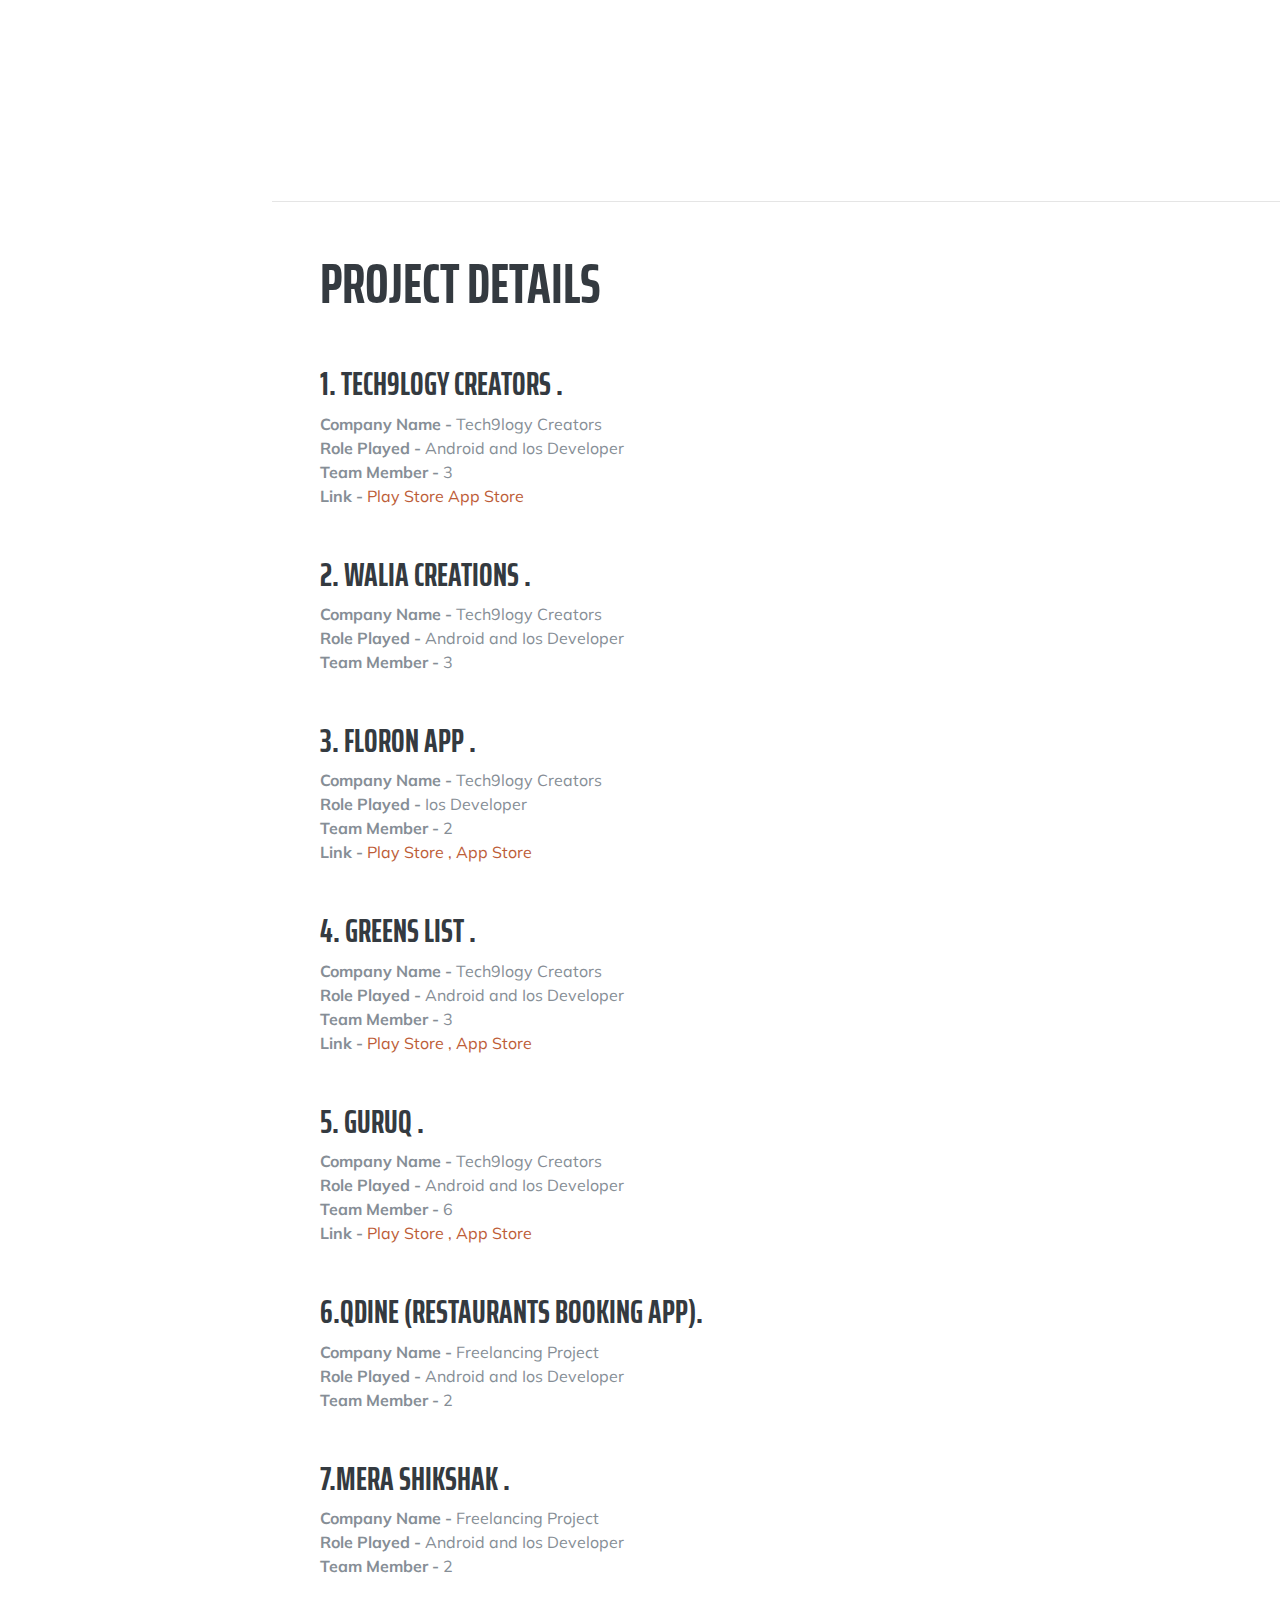
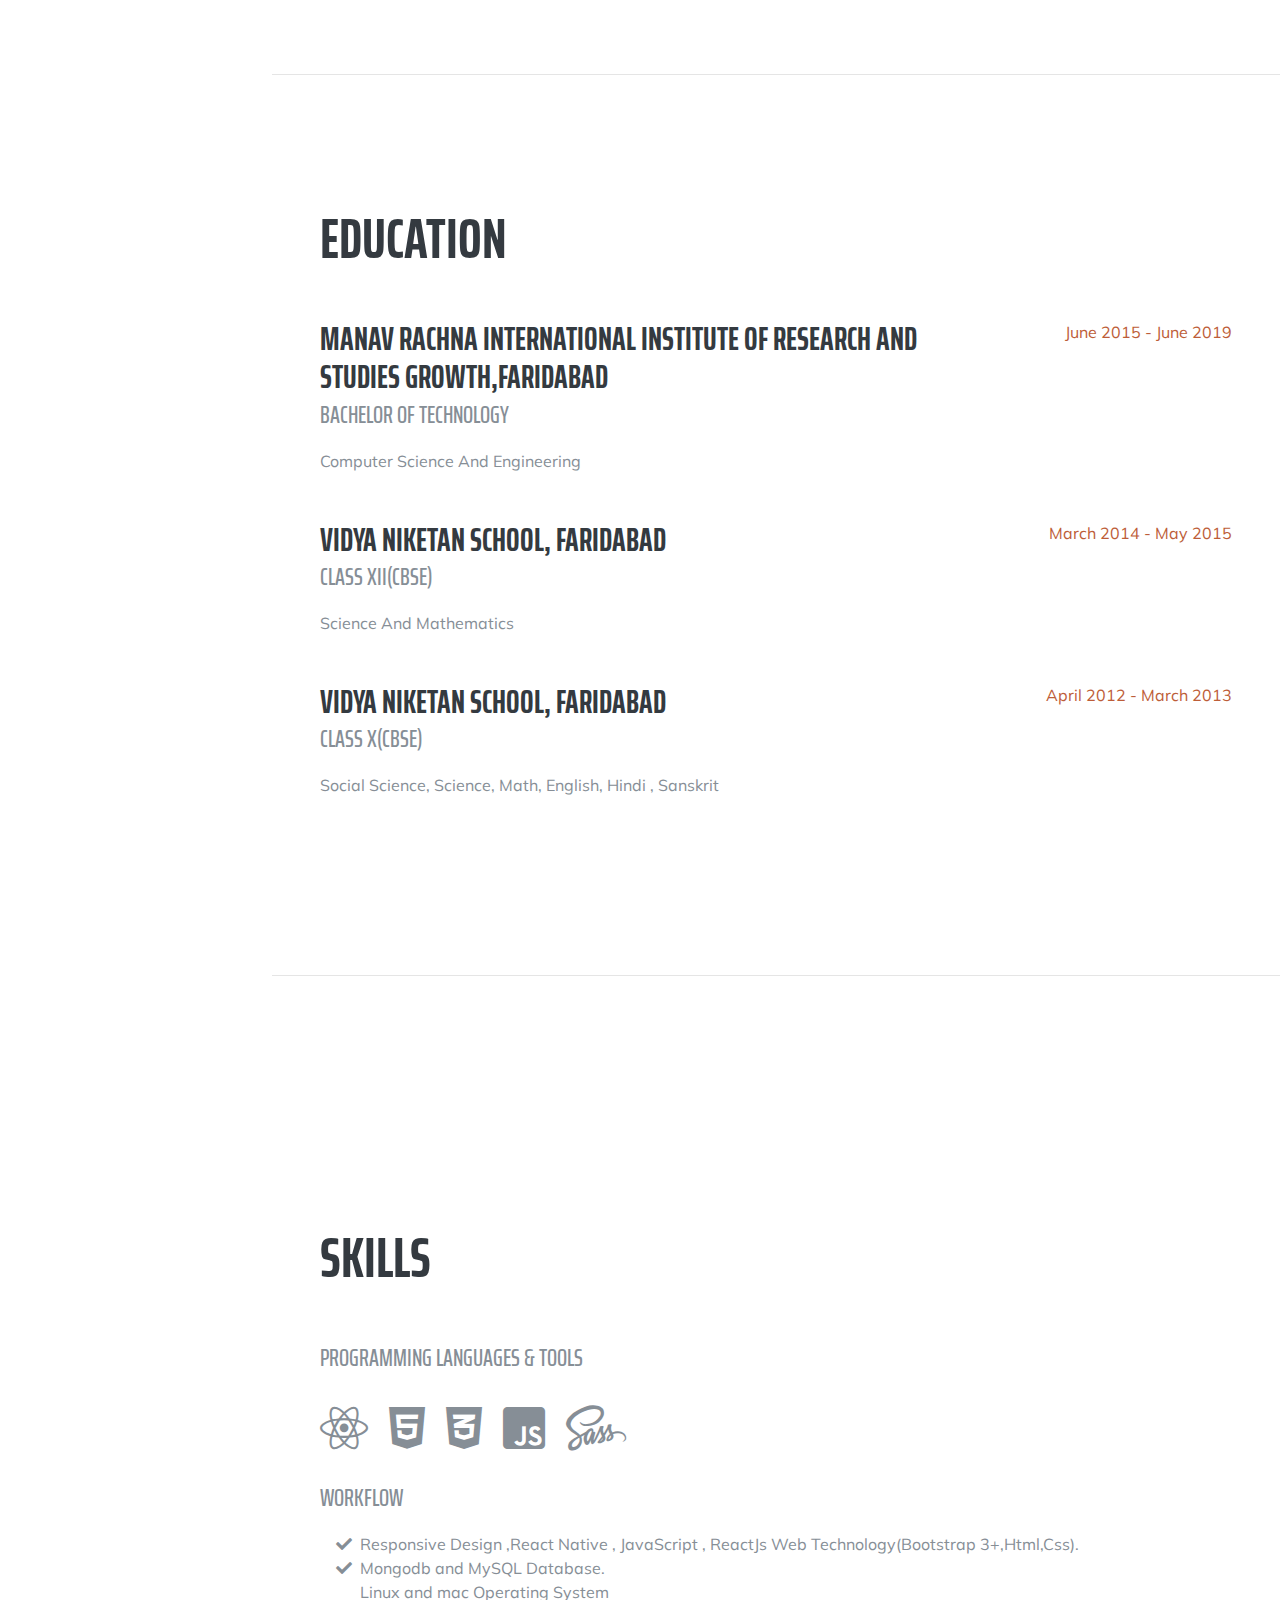
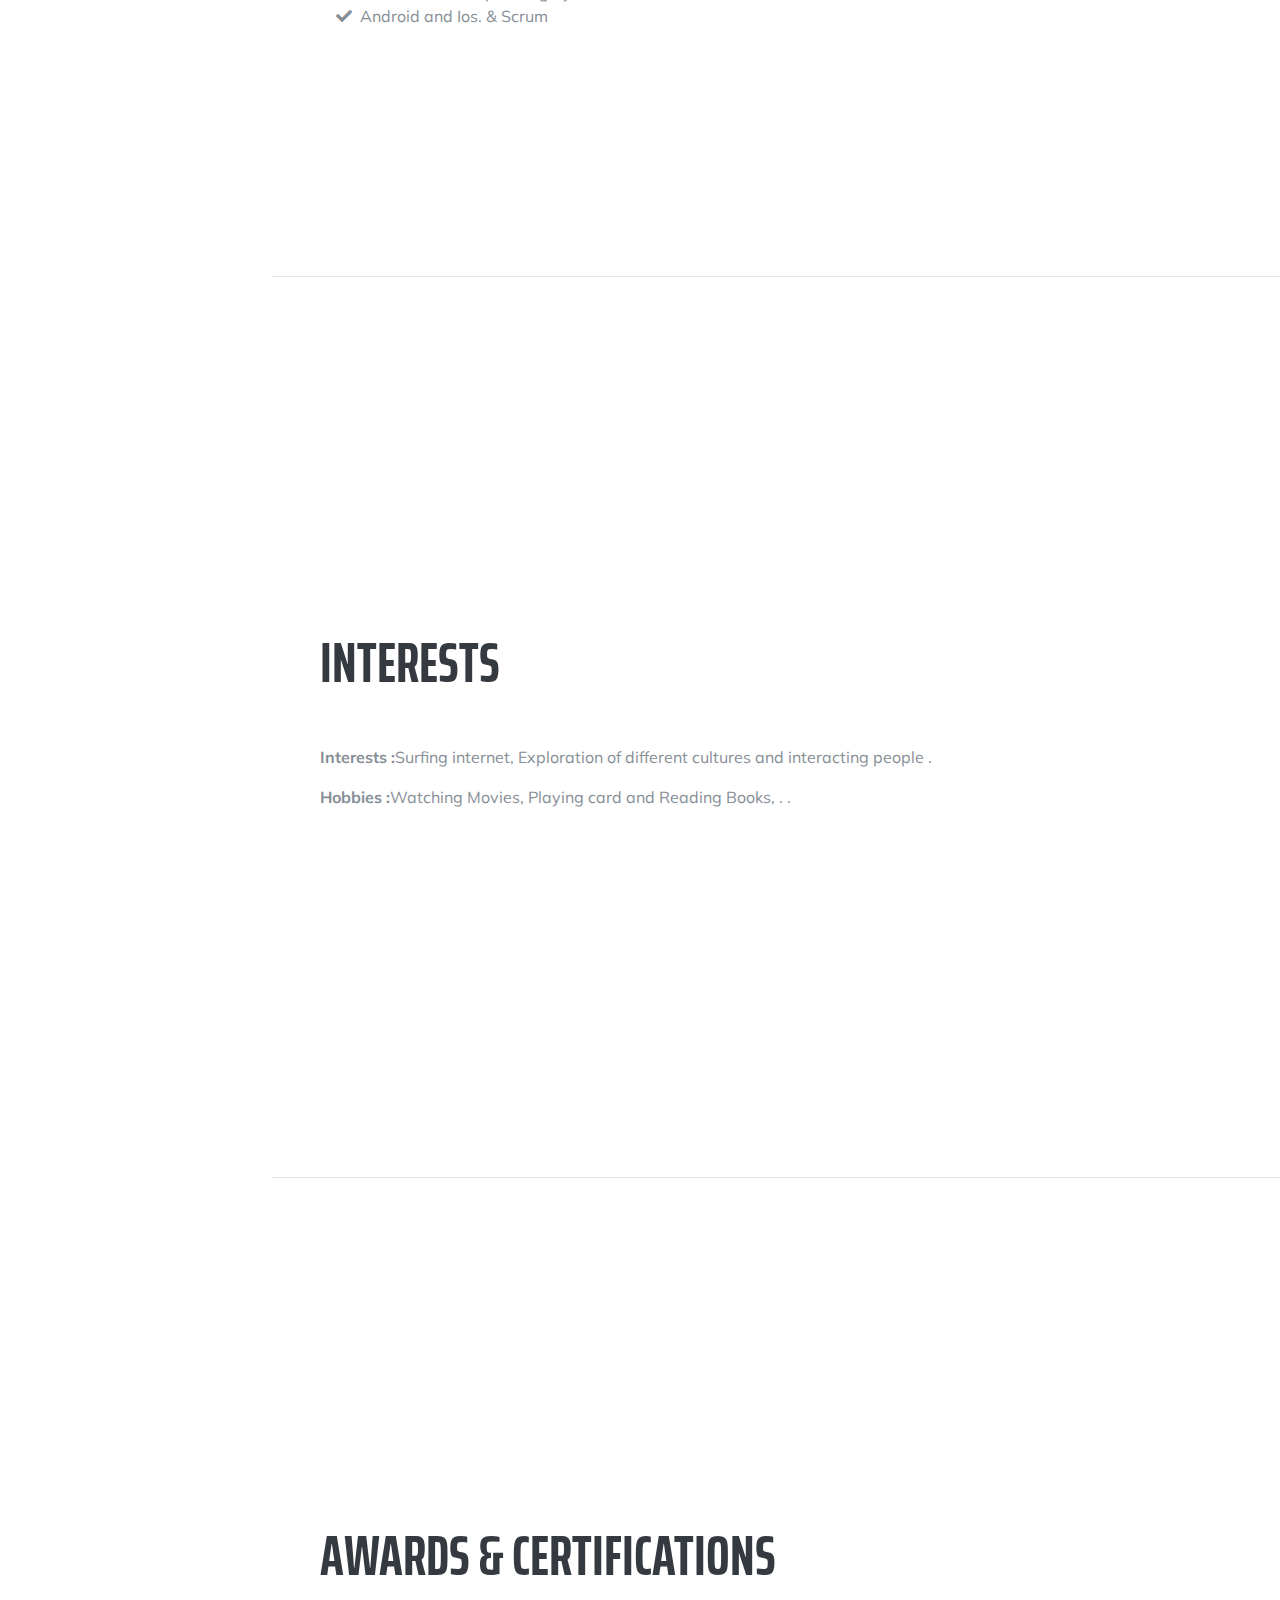
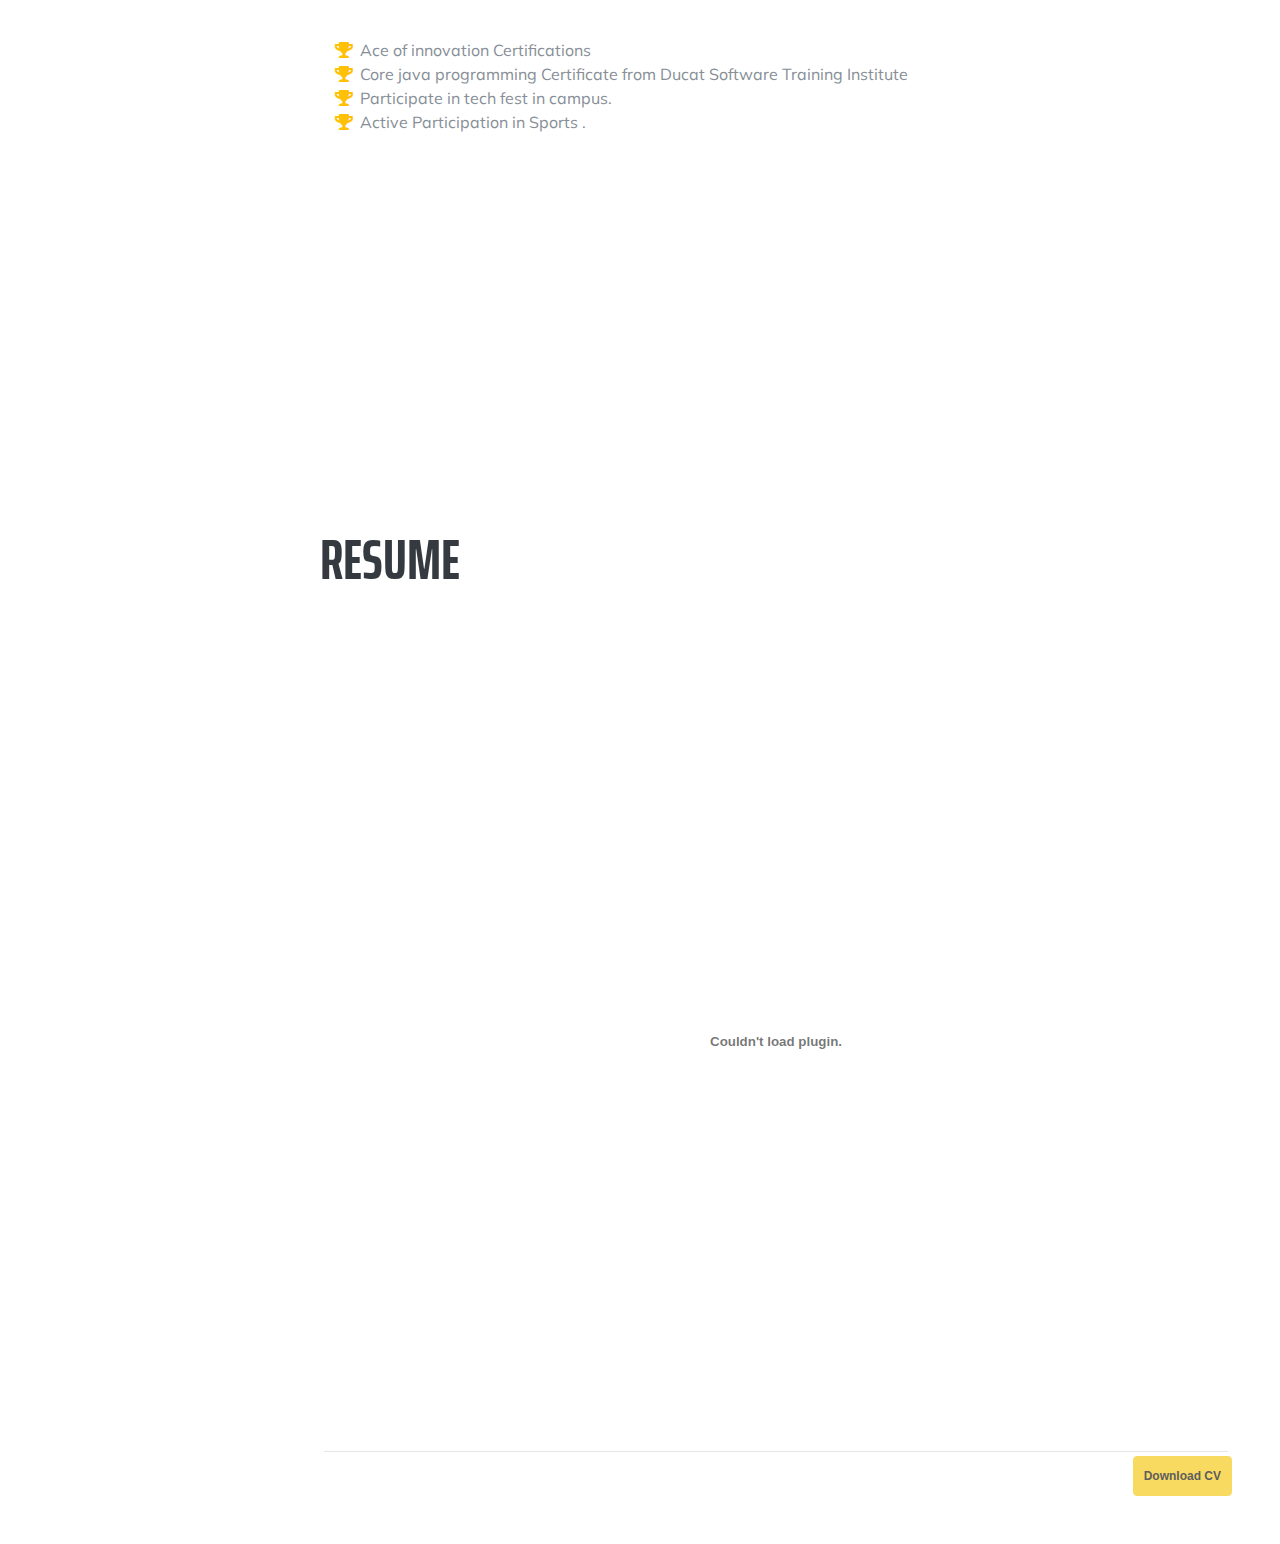
==== commit ce41e3e3: "resume done2" ====
--- a/index.html
+++ b/index.html
@@ -8,7 +8,7 @@
   <meta name="description" content="">
   <meta name="author" content="">
 
-  <title>Ganpati Paswan Resume  </title>
+  <title>Vikas Kathuria Resume  </title>
 
   <!-- Bootstrap core CSS -->
   <link href="vendor/bootstrap/css/bootstrap.min.css" rel="stylesheet">
@@ -36,7 +36,7 @@
     <a class="navbar-brand js-scroll-trigger" href="#page-top">
       <span class="d-block d-lg-none">Clarence Taylor</span>
       <span class="d-none d-lg-block">
-        <img class="img-fluid img-profile rounded-circle mx-auto mb-2" src="img/profile.jpg" alt="">
+        <img class="img-fluid img-profile rounded-circle mx-auto mb-2" src="img/vik.jpeg" alt="">
       </span>
     </a>
     <button class="navbar-toggler" type="button" data-toggle="collapse" data-target="#navbarSupportedContent" aria-controls="navbarSupportedContent" aria-expanded="false" aria-label="Toggle navigation">
@@ -76,12 +76,12 @@
 
     <section class="resume-section p-3 p-lg-5 d-flex align-items-center" id="about">
       <div class="w-100">
-        <h1 class="mb-0">Ganpati
-          <span class="text-primary">Paswan</span>
+        <h1 class="mb-0">Vikas
+          <span class="text-primary">Kathuria</span>
         </h1>
-        <div class="subheading mb-5">New Industrial Town Faridabad Haryana, Neat Hardware Chowk. <br>
-          <a href="mailto:name@email.com">ER.GANPATI@GMAIL.COM</a> <br>
-          <a>+91 7417215677</a>
+        <div class="subheading mb-5">New Industrial Town Faridabad Haryana, Near Hardware Chowk. <br>
+          <a href="mailto:name@email.com">Kathuriavikas1@gmail.com</a> <br>
+          <a>+91 88xxxxxxxx</a>
 
  
         </div>
@@ -90,18 +90,19 @@
           incorporating critical thinking, problem solving, and leadership.
           </p>
         <div class="social-icons">
-          <a href="https://www.linkedin.com/in/ganpati-paswan-7a7134178/" target="_blank">
+          <a href="https://www.linkedin.com/in/vikas- kathuria-009484171/ " target="_blank">
             <i class="fab fa-linkedin-in"></i>
           </a>
-          <a href="https://github.com/ganpatipaswan" target="_blank">
+          <a href="https://github.com/vikaskathuria" target="_blank">
             <i class="fab fa-github"></i>
           </a> 
-          <a href="https://twitter.com/GanpatiPaswan" target="_blank">
-            <i class="fab fa-twitter"></i>
-          </a>
-          <a href="https://www.facebook.com/profile.php?id=100009484627374" target="_blank">
+          <a href="https://www.facebook.com/profile.php?id=100011666042821" target="_blank">
             <i class="fab fa-facebook-f"></i>
           </a>
+          <a href="" target="_blank">
+              <i class="fab fa-twitter"></i>
+            </a>
+  
         </div>
       </div>
     </section>
@@ -114,39 +115,28 @@
 
         <div class="resume-item d-flex flex-column flex-md-row justify-content-between mb-5">
           <div class="resume-content">
-            <h3 class="mb-0">Senior Mobile App Developer ( React Name )</h3>
-            <div><b>Position -</b> React Native Developer and Team Management.</div>
+            <h3 class="mb-0"> Mobile App Developer ( React Native )</h3>
+            <div><b>Position -</b> React Native Developer </div>
             <div><b>Company Name -</b> Tech9logy Creators.</div>
              <div><b>Website  -</b> www.tech9logy.com</div>
           </div>
           <div class="resume-date text-md-right">
-            <span class="text-primary">24 December 2013 - Present</span>
-          </div>
-        </div>
-
-        <div class="resume-item d-flex flex-column flex-md-row justify-content-between mb-5">
-          <div class="resume-content">
-            <h3 class="mb-0">MEAN Stack Developer and Mobile App Developer </h3>
-            <div><b>Position -</b> MEAN Stack Developer and Mobile App Developer.</div>
-            <div><b>Company Name -</b> Technokriti Solutions llp.</div>
-             <div><b>Website  -</b> www.technokriti.com</div>
+            <span class="text-primary">5 August 2019 - Present</span>
+          </div>
+        </div>
+
+        <div class="resume-item d-flex flex-column flex-md-row justify-content-between mb-5">
+          <div class="resume-content">
+            <h3 class="mb-0">Mobile App  and React Developer</h3>
+            <div><b>Position -</b> Intern.</div>
+            <div><b>Company Name -</b> Applied Gradient Descent.</div>
+             <!-- <div><b>Website  -</b> www.technokriti.com</div> -->
           </div>
           <div class="resume-date text-md-right">
-            <span class="text-primary">13 August 2018 - 17 December 2018</span>
-          </div>
-        </div>
-
-        <div class="resume-item d-flex flex-column flex-md-row justify-content-between mb-5">
-          <div class="resume-content">
-            <h3 class="mb-0">MEAN Stack Developer and Ionic Framework Developer </h3>
-            <div><b>Position -</b> Api Developer and Mobile App Developer.</div>
-            <div><b>Company Name -</b> ABRNS Software Service Pvt. Ltd.</div>
-             <div><b>Website  -</b> www.abrns.in</div>   
-          </div>
-          <div class="resume-date text-md-right">
-            <span class="text-primary">1 July 2017 - 10 August 2018</span>
-          </div>
-        </div>
+            <span class="text-primary">1 April 2019 - 20 july 2019</span>
+          </div>
+        </div>
+
 
   
 
@@ -160,7 +150,7 @@
       <div class="w-100">
         <h2 class="mb-5">Project Details</h2>
 
-        <div class="resume-item d-flex flex-column flex-md-row justify-content-between mb-5">
+        <!-- <div class="resume-item d-flex flex-column flex-md-row justify-content-between mb-5">
           <div class="resume-content">
             <h3 class="sb-0">1. DTTDC - Delhi Tourism and Transportation Development Corporation (Government  project).</h3>
              <div><b>Company Name -</b> Tech9logy Creators</div>
@@ -175,22 +165,34 @@
                
             </div>
           
-        </div>
-        <div class="resume-item d-flex flex-column flex-md-row justify-content-between mb-5">
-          <div class="resume-content">
-            <h3 class="sb-0">2. GL Portal .</h3>
-             <div><b>Company Name -</b> Tech9logy Creators</div>
-             <div><b>Role Played  -</b> Ios Developer</div>
-             <div><b>Team Member  -</b> 2</div>
-             <div>
-               <b>Link         -</b> 
-                <a href="https://apps.apple.com/nz/app/gl-portal/id1459344655" target="_blank">App Store</a>
-               
-             </div>
-               
-            </div>
-          
-        </div>
+        </div> -->
+        <div class="resume-item d-flex flex-column flex-md-row justify-content-between mb-5">
+            <div class="resume-content">
+              <h3 class="sb-0">1. Tech9logy Creators .</h3>
+               <div><b>Company Name -</b> Tech9logy Creators</div>
+               <div><b>Role Played  -</b> Android and Ios Developer</div>
+               <div><b>Team Member  -</b> 3</div>
+               <div>
+                 <b>Link         -</b> 
+                 <a href="https://play.google.com/store/apps/details?id=com.tech9logy.tech9logycreatorsindia&hl=en" target="_blank">Play Store  </a>
+                 <a href="https://apps.apple.com/us/app/tech9logy-creators/id1191424543?ls=1" target="_blank">App Store  </a>
+  
+                </div>
+                 
+              </div>
+            
+          </div>
+          <div class="resume-item d-flex flex-column flex-md-row justify-content-between mb-5">
+            <div class="resume-content">
+              <h3 class="sb-0">2. Walia Creations .</h3>
+               <div><b>Company Name -</b> Tech9logy Creators</div>
+               <div><b>Role Played  -</b> Android and Ios Developer</div>
+               <div><b>Team Member  -</b> 3</div>
+               </div>
+            
+          </div>
+  
+
         <div class="resume-item d-flex flex-column flex-md-row justify-content-between mb-5">
           <div class="resume-content">
             <h3 class="sb-0">3. Floron App .</h3>
@@ -206,54 +208,10 @@
             </div>
           
         </div>
-        <div class="resume-item d-flex flex-column flex-md-row justify-content-between mb-5">
-          <div class="resume-content">
-            <h3 class="sb-0">4. British School Lisbon .</h3>
-             <div><b>Company Name -</b> Tech9logy Creators</div>
-             <div><b>Role Played  -</b> Android and Ios Developer</div>
-             <div><b>Team Member  -</b> 2</div>
-             <div>
-               <b>Link         -</b> 
-               <a href="https://play.google.com/store/apps/details?id=com.edugo.app.bsl&hl=en" target="_blank">Play Store , </a>
-               <a href="https://apps.apple.com/us/app/british-school-lisbon/id1476367106?ls=1" target="_blank">App Store</a>
-             </div>
-               
-            </div>
-          
-        </div>
-        <div class="resume-item d-flex flex-column flex-md-row justify-content-between mb-5">
-          <div class="resume-content">
-            <h3 class="sb-0">5. British School St Petersburg .</h3>
-             <div><b>Company Name -</b> Tech9logy Creators</div>
-             <div><b>Role Played  -</b> Android and Ios Developer</div>
-             <div><b>Team Member  -</b> 2</div>
-             <div>
-               <b>Link         -</b> 
-               <a href="https://play.google.com/store/apps/details?id=com.edugo&hl=en" target="_blank">Play Store , </a>
-               <a href="https://apps.apple.com/us/app/british-school-st-petersburg/id1475914860?ls=1" target="_blank">App Store</a>
-             </div>
-               
-            </div>
-          
-        </div>
-        <div class="resume-item d-flex flex-column flex-md-row justify-content-between mb-5">
-          <div class="resume-content">
-            <h3 class="sb-0">6. British School Vilnius .</h3>
-             <div><b>Company Name -</b> Tech9logy Creators</div>
-             <div><b>Role Played  -</b> Android and Ios Developer</div>
-             <div><b>Team Member  -</b> 3</div>
-             <div>
-               <b>Link         -</b> 
-               <a href="https://play.google.com/store/apps/details?id=com.edugo.app.bsv&hl=en" target="_blank">Play Store , </a>
-               <a href="https://apps.apple.com/us/app/british-school-vilnius/id1476368569?ls=1" target="_blank">App Store</a>
-             </div>
-               
-            </div>
-          
-        </div>
-        <div class="resume-item d-flex flex-column flex-md-row justify-content-between mb-5">
-          <div class="resume-content">
-            <h3 class="sb-0">7. Greens List .</h3>
+
+        <div class="resume-item d-flex flex-column flex-md-row justify-content-between mb-5">
+          <div class="resume-content">
+            <h3 class="sb-0">4. Greens List .</h3>
              <div><b>Company Name -</b> Tech9logy Creators</div>
              <div><b>Role Played  -</b> Android and Ios Developer</div>
              <div><b>Team Member  -</b> 3</div>
@@ -266,176 +224,52 @@
             </div>
           
         </div>
-        <div class="resume-item d-flex flex-column flex-md-row justify-content-between mb-5">
-          <div class="resume-content">
-            <h3 class="sb-0">8. Opentrace App .</h3>
-             <div><b>Company Name -</b> Tech9logy Creators</div>
-             <div><b>Role Played  -</b> Ios Developer (Using Swift)</div>
-             <div><b>Team Member  -</b> 1</div>
-             <div>
-               <b>Link         -</b> 
-               <a href="https://apps.apple.com/us/app/greens-list/id1275836557" target="_blank">Play Store , </a>
-               <a href="https://play.google.com/store/apps/details?id=com.greenslist&hl=en_IN" target="_blank">App Store</a>
-             </div>
-               
-            </div>
-          
-        </div>
-        <div class="resume-item d-flex flex-column flex-md-row justify-content-between mb-5">
-          <div class="resume-content">
-            <h3 class="sb-0">9. QuickJobs4u .</h3>
-             <div><b>Company Name -</b> Tech9logy Creators</div>
-             <div><b>Role Played  -</b> Android and Ios Developer</div>
-             <div><b>Team Member  -</b> 2</div>
-             <div>
-               <b>Link         -</b> 
-               <a href="https://play.google.com/store/apps/details?id=com.quickjobs4u&hl=en_IN" target="_blank">Play Store  </a>
+
+
+        <div class="resume-item d-flex flex-column flex-md-row justify-content-between mb-5">
+            <div class="resume-content">
+              <h3 class="sb-0">5. GuruQ .</h3>
+               <div><b>Company Name -</b> Tech9logy Creators</div>
+               <div><b>Role Played  -</b> Android and Ios Developer</div>
+               <div><b>Team Member  -</b> 6</div>
+               <div>
+                 <b>Link         -</b> 
+                 <a href="https://play.google.com/store/apps/details?id=com.guruq&hl=en" target="_blank">Play Store , </a>
+                 <a href="https://apps.apple.com/us/app/guruq/id1497650705" target="_blank">App Store  </a>
+  
+                </div>
+                 
               </div>
-               
-            </div>
-          
-        </div>
-        <div class="resume-item d-flex flex-column flex-md-row justify-content-between mb-5">
-          <div class="resume-content">
-            <h3 class="sb-0">10. GuruQ .</h3>
-             <div><b>Company Name -</b> Tech9logy Creators</div>
-             <div><b>Role Played  -</b> Android and Ios Developer</div>
-             <div><b>Team Member  -</b> 6</div>
-             <div>
-               <b>Link         -</b> 
-               <a href="https://play.google.com/store/apps/details?id=com.guruq&hl=en" target="_blank">Play Store , </a>
-               <a href="https://apps.apple.com/us/app/guruq/id1497650705" target="_blank">App Store  </a>
-
+            
+          </div>
+  
+
+
+
+         
+        <div class="resume-item d-flex flex-column flex-md-row justify-content-between mb-5">
+            <div class="resume-content">
+              <h3 class="sb-0">6.QDINE (RESTAURANTS BOOKING APP).</h3>
+               <div><b>Company Name -</b> Freelancing Project</div>
+               <div><b>Role Played  -</b> Android and Ios Developer</div>
+               <div><b>Team Member  -</b> 2</div>
               </div>
-               
-            </div>
-          
-        </div>
-        <div class="resume-item d-flex flex-column flex-md-row justify-content-between mb-5">
-          <div class="resume-content">
-            <h3 class="sb-0">11. Tech9logy Creators .</h3>
-             <div><b>Company Name -</b> Tech9logy Creators</div>
-             <div><b>Role Played  -</b> Android and Ios Developer</div>
-             <div><b>Team Member  -</b> 3</div>
-             <div>
-               <b>Link         -</b> 
-               <a href="https://play.google.com/store/apps/details?id=com.tech9logy.tech9logycreatorsindia&hl=en" target="_blank">Play Store  </a>
-               <a href="https://apps.apple.com/us/app/tech9logy-creators/id1191424543?ls=1" target="_blank">App Store  </a>
-
+            
+          </div>
+          <div class="resume-item d-flex flex-column flex-md-row justify-content-between mb-5">
+            <div class="resume-content">
+              <h3 class="sb-0">7.Mera Shikshak  .</h3>
+               <div><b>Company Name -</b> Freelancing Project</div>
+               <div><b>Role Played  -</b> Android and Ios Developer</div>
+               <div><b>Team Member  -</b> 2</div>
               </div>
-               
-            </div>
-          
-        </div>
-        <div class="resume-item d-flex flex-column flex-md-row justify-content-between mb-5">
-          <div class="resume-content">
-            <h3 class="sb-0">12. Walia Creations .</h3>
-             <div><b>Company Name -</b> Tech9logy Creators</div>
-             <div><b>Role Played  -</b> Android and Ios Developer</div>
-             <div><b>Team Member  -</b> 3</div>
-             </div>
-          
-        </div>
-
-        <div class="resume-item d-flex flex-column flex-md-row justify-content-between mb-5">
-          <div class="resume-content">
-            <h3 class="sb-0">13. Track You (Online Gps Tracking System) .</h3>
-             <div><b>Company Name -</b> ABRNS Software Service Pvt. Ltd</div>
-             <div><b>Role Played  -</b> Android Developer(Ionic Framework and NodeJs)</div>
-             <div><b>Team Member  -</b> 2</div>
-             <div>
-               <b>Link         -</b> 
-               <a href="http://play.google.com/store/apps/details?id=org.digitaltrackingsystem.brns" target="_blank">Play Store  </a>
-               </div>
-               
-            </div>
-          
-        </div>
-        <div class="resume-item d-flex flex-column flex-md-row justify-content-between mb-5">
-          <div class="resume-content">
-            <h3 class="sb-0">14.Grocerica Online Shopping .</h3>
-             <div><b>Company Name -</b> ABRNS Software Service Pvt. Ltd</div>
-             <div><b>Role Played  -</b> Android Developer(Ionic Framework and NodeJs</div>
-             <div><b>Team Member  -</b> 2</div>
-             <div>
-               <b>Link         -</b> 
-               <a href="https://play.google.com/store/apps/details?id=io.abrns.starter" target="_blank">Play Store  </a>
-               </div>
-               
-            </div>
-          
-        </div>
-
-        <div class="resume-item d-flex flex-column flex-md-row justify-content-between mb-5">
-          <div class="resume-content">
-            <h3 class="sb-0">15.ABRNS School management .</h3>
-             <div><b>Company Name -</b> ABRNS Software Service Pvt. Ltd</div>
-             <div><b>Role Played  -</b> Android Developer(Ionic Framework and NodeJs</div>
-             <div><b>Team Member  -</b> 2</div>
-             
-               
-            </div>
-          
-        </div>
-        <div class="resume-item d-flex flex-column flex-md-row justify-content-between mb-5">
-          <div class="resume-content">
-            <h3 class="sb-0">16.Aevum .</h3>
-             <div><b>Company Name -</b> Technokriti Solutions llp</div>
-             <div><b>Role Played  -</b> Android Developer(Using React Native)</div>
-             <div><b>Team Member  -</b> 2</div>
-            </div>
-          
-        </div>
-
-        <div class="resume-item d-flex flex-column flex-md-row justify-content-between mb-5">
-          <div class="resume-content">
-            <h3 class="sb-0">16.ESate .</h3>
-             <div><b>Company Name -</b> Technokriti Solutions llp</div>
-             <div><b>Role Played  -</b> Api developer and Admin Panel Developed.(Using Nodejs and Angular 7)</div>
-             <div><b>Team Member  -</b> 2</div>
-            </div>
-          
-        </div>
-        <div class="resume-item d-flex flex-column flex-md-row justify-content-between mb-5">
-          <div class="resume-content">
-            <h3 class="sb-0">17.People Profit .</h3>
-             <div><b>Company Name -</b> Technokriti Solutions llp</div>
-             <div><b>Role Played  -</b> Api developer and Admin Panel Developed.(Using Nodejs and Angular 6)</div>
-             <div><b>Team Member  -</b> 2</div>
-            </div>
-          
-        </div>
-        <div class="resume-item d-flex flex-column flex-md-row justify-content-between mb-5">
-          <div class="resume-content">
-            <h3 class="sb-0">18.Studymate .</h3>
-             <div><b>Company Name -</b> Technokriti Solutions llp</div>
-             <div><b>Role Played  -</b> Api developer and Admin Panel Developed.(Using Nodejs and Angular 6)</div>
-             <div><b>Team Member  -</b> 2</div>
-            </div>
-          
-        </div>
-
-        <div class="resume-item d-flex flex-column flex-md-row justify-content-between mb-5">
-          <div class="resume-content">
-            <h3 class="sb-0">19.QDINE (RESTAURANTS BOOKING APP).</h3>
-             <div><b>Company Name -</b> Freelancing Project</div>
-             <div><b>Role Played  -</b> Android and Ios Developer</div>
-             <div><b>Team Member  -</b> 4</div>
-            </div>
-          
-        </div>
-        <div class="resume-item d-flex flex-column flex-md-row justify-content-between mb-5">
-          <div class="resume-content">
-            <h3 class="sb-0">20.Mera Shikshak  .</h3>
-             <div><b>Company Name -</b> Freelancing Project</div>
-             <div><b>Role Played  -</b> Android and Ios Developer</div>
-             <div><b>Team Member  -</b> 2</div>
-            </div>
-          
-        </div>
-
-         
- 
+            
+          </div>
+
+          
+        </div>
+  
+  
 
       </div>
     </section>
@@ -447,37 +281,37 @@
 
         <div class="resume-item d-flex flex-column flex-md-row justify-content-between mb-5">
           <div class="resume-content">
-            <h3 class="mb-0"> Roorkee Engineering and Management Technology Institute, Shamli, UP </h3>
+            <h3 class="mb-0"> Manav Rachna International Institute of Research and Studies growth,Faridabad </h3>
             <div class="subheading mb-3">Bachelor of Technology</div>
             <div>Computer Science And Engineering</div>
-            <p>Percentage(%):  66.82  </p>
+            <!-- <p>Percentage(%):  66.82  </p> -->
           </div>
           <div class="resume-date text-md-right">
-            <span class="text-primary">August 2013 - June 2017</span>
-          </div>
-        </div>
-
-        <div class="resume-item d-flex flex-column flex-md-row justify-content-between mb-5">
-          <div class="resume-content">
-            <h3 class="mb-0"> Bihar School Examination Board, Patna, Bihar </h3>
-            <div class="subheading mb-3">Intermediate</div>
+            <span class="text-primary">June 2015 - June 2019</span>
+          </div>
+        </div>
+
+        <div class="resume-item d-flex flex-column flex-md-row justify-content-between mb-5">
+          <div class="resume-content">
+            <h3 class="mb-0"> Vidya Niketan School, Faridabad </h3>
+            <div class="subheading mb-3">Class XII(CBSE)</div>
             <div>Science And Mathematics</div>
-            <p>Percentage(%):  62.4  </p>
+            <!-- <p>Percentage(%):  62.4  </p> -->
           </div>
           <div class="resume-date text-md-right">
-            <span class="text-primary">April 2011 - March 2013</span>
-          </div>
-        </div>
-
-        <div class="resume-item d-flex flex-column flex-md-row justify-content-between mb-5">
-          <div class="resume-content">
-            <h3 class="mb-0"> Bihar School Examination Board, Patna, Bihar </h3>
-            <div class="subheading mb-3">High School</div>
+            <span class="text-primary">March 2014 - May 2015</span>
+          </div>
+        </div>
+
+        <div class="resume-item d-flex flex-column flex-md-row justify-content-between mb-5">
+          <div class="resume-content">
+            <h3 class="mb-0"> Vidya Niketan School, Faridabad </h3>
+            <div class="subheading mb-3"> Class X(CBSE) </div>
             <div>Social Science, Science, Math, English, Hindi , Sanskrit</div>
-            <p>Percentage(%):  73.2  </p>
+            <!-- <p>Percentage(%):  73.2  </p> -->
           </div>
           <div class="resume-date text-md-right">
-            <span class="text-primary">April 2010 - March 2011</span>
+            <span class="text-primary">April 2012 - March 2013</span>
           </div>
         </div>
 
@@ -493,13 +327,7 @@
         <div class="subheading mb-3">Programming Languages &amp; Tools</div>
         <ul class="list-inline dev-icons">
           <li class="list-inline-item">
-            <i class="fab fa-angular"></i>
-          </li>
-          <li class="list-inline-item">
             <i class="fab fa-react"></i>
-          </li>
-          <li class="list-inline-item">
-            <i class="fab fa-node-js"></i>
           </li>
           <li class="list-inline-item">
             <i class="fab fa-html5"></i>
@@ -516,12 +344,9 @@
           <li class="list-inline-item">
             <i class="fab fa-sass"></i>
           </li>
-          <li class="list-inline-item">
+          <!-- <li class="list-inline-item">
             <i class="fab fa-less"></i>
-          </li>
-          <li class="list-inline-item">
-            <i class="fab fa-wordpress"></i>
-          </li>
+          </li> -->
           
         </ul>
 
@@ -529,17 +354,20 @@
         <ul class="fa-ul mb-0">
           <li>
             <i class="fa-li fa fa-check"></i>
-            Mongodb and MySQL Database.</li>
-          <li>
-            <i class="fa-li fa fa-check"></i>
-            Responsive Design ,Java , JavaScript Php, ReactJs  Web Technology(Bootstrap 3+, Jquery, Angular js). </li>
-          
-          <li>
+            Responsive Design ,React Native , JavaScript , ReactJs  Web Technology(Bootstrap 3+,Html,Css). 
+          </li>
+          
+          <li>
+              <li>
+                  <i class="fa-li fa fa-check"></i>
+                  Mongodb and MySQL Database.
+                </li>
+      
             <i class="fa-li fa fa-check"></i>
             Linux and mac Operating System</li>
           <li>
             <i class="fa-li fa fa-check"></i>
-            Android and Cloud Computing(Aws, Godaddy, Digital Ocean). &amp; Scrum</li>
+            Android and Ios. &amp; Scrum</li>
         </ul>
       </div>
     </section>
@@ -550,7 +378,7 @@
       <div class="w-100">
         <h2 class="mb-5">Interests</h2>
         <p><b>Interests :</b>Surfing internet, Exploration of different cultures and interacting people .</p>
-        <p><b>Hobbies :</b>Playing Chess, Playing card and playing cricket . .</p>
+        <p><b>Hobbies :</b>Watching Movies, Playing card and Reading Books, . .</p>
       </div>
     </section>
 
@@ -565,10 +393,7 @@
             Ace of innovation Certifications </li>
           <li>
             <i class="fa-li fa fa-trophy text-warning"></i>
-            Reiki vidya shaktipat & 1<sup>st</sup> deegree Certification</li>
-          <li>
-            <i class="fa-li fa fa-trophy text-warning"></i>
-         Core java programming Certificate in National Institute of Technical Teachers Training and Research (NITTTR) Chandigarh </li>
+         Core java programming Certificate   from Ducat Software Training Institute </li>
           <li>
             <i class="fa-li fa fa-trophy text-warning"></i>
              Participate in tech fest in campus.</li>
@@ -585,7 +410,7 @@
       </div>
 
       <div>
-        <object data="img/ganpati_resume.pdf" type="application/pdf" width="100%" height="800">
+        <object data="img/vikas_resume.pdf" type="application/pdf" width="100%" height="800">
         </object>
       </div>
        <hr class="m-1">
@@ -593,7 +418,7 @@
         
           
 
-            <a href="https://drive.google.com/open?id=11wnqaSCmHjELm5nSjrRbp_NDSB8TkW2FCznmfK04css" target="_blank" style="font-size:12px; 
+            <a href="https://docs.google.com/document/d/1AyVcBJwK6kSZz6kgn9v2FaViSAji2V6B7G0i9nJByEI/edit?usp=sharing" target="_blank" style="font-size:12px; 
       font-family: 'Quicksand', sans-serif; text-decoration: none;
        color: #5e5e5e; font-weight:700;  padding: 10px 10px; border-radius: 4px;
         border: 1px solid #f8da60; display: inline-block; background-color:#f8da60;" bgcolor="#f8da60">Download CV</a>
